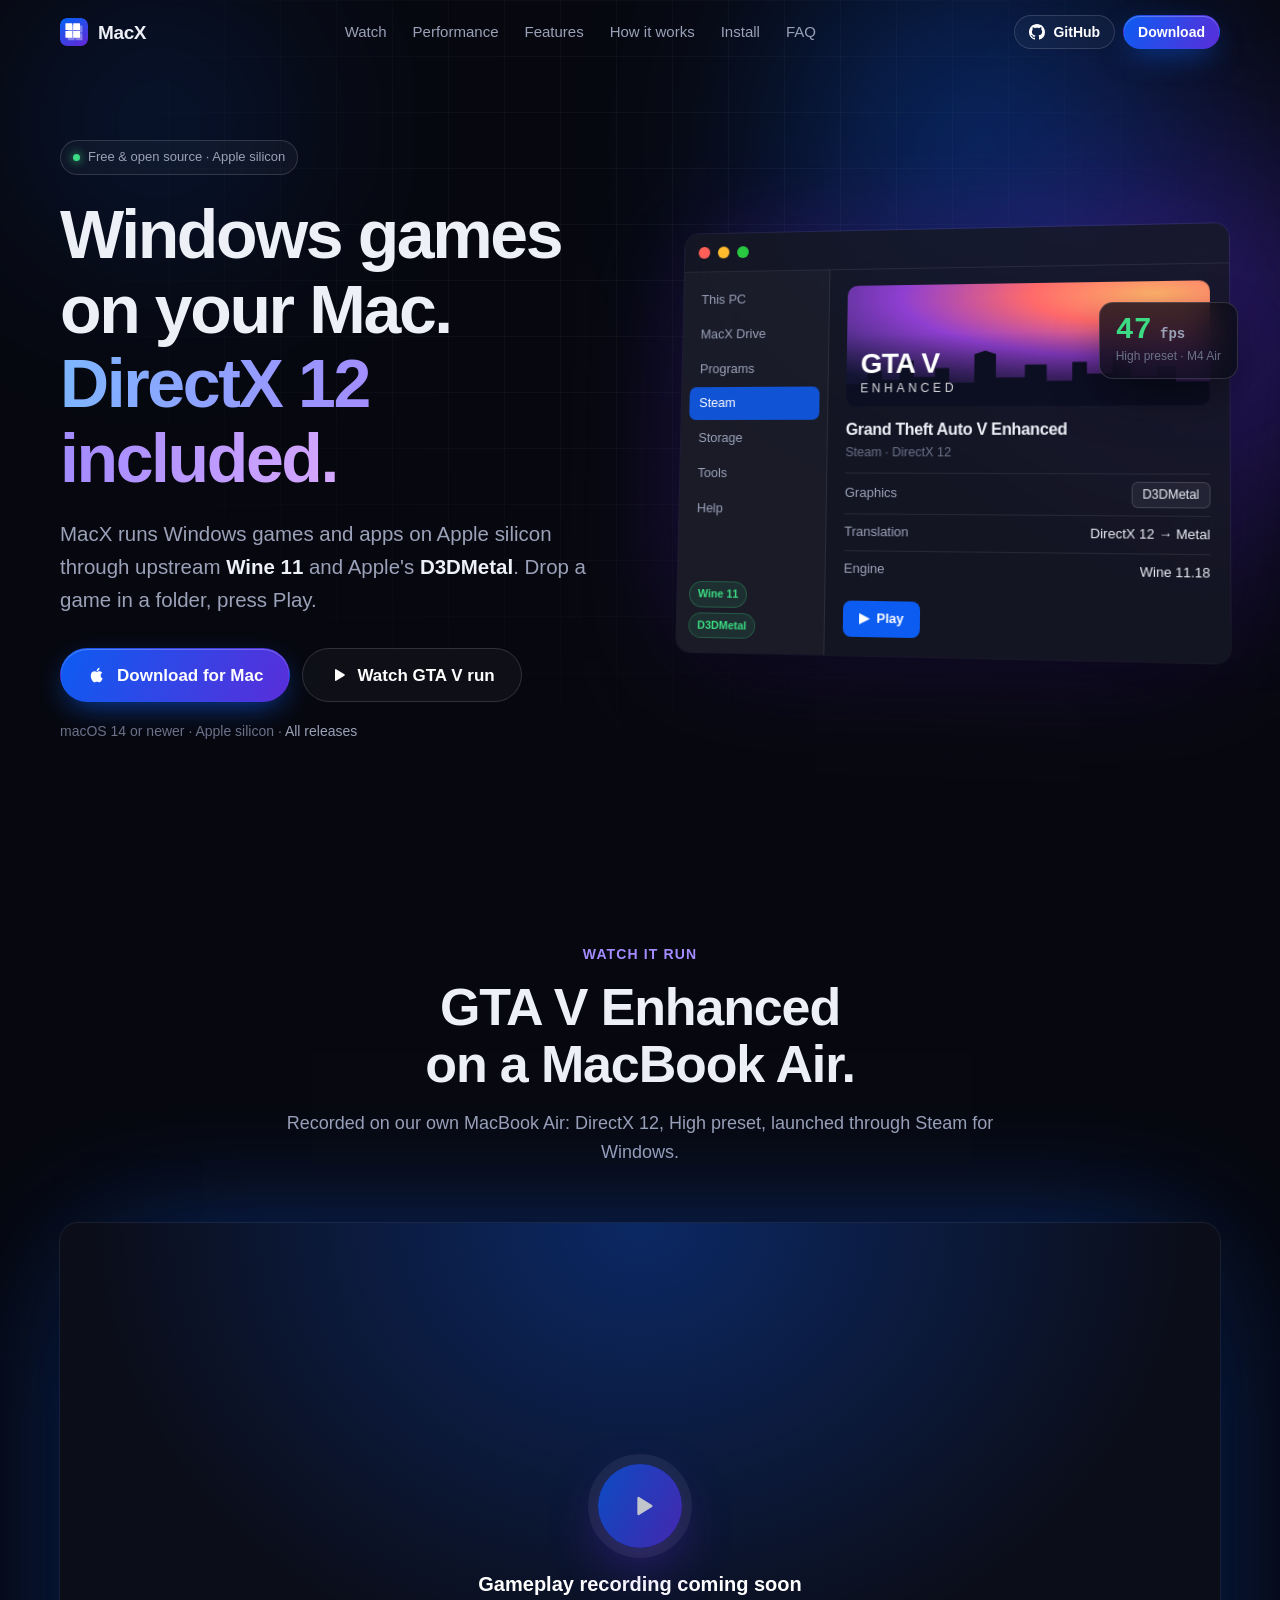
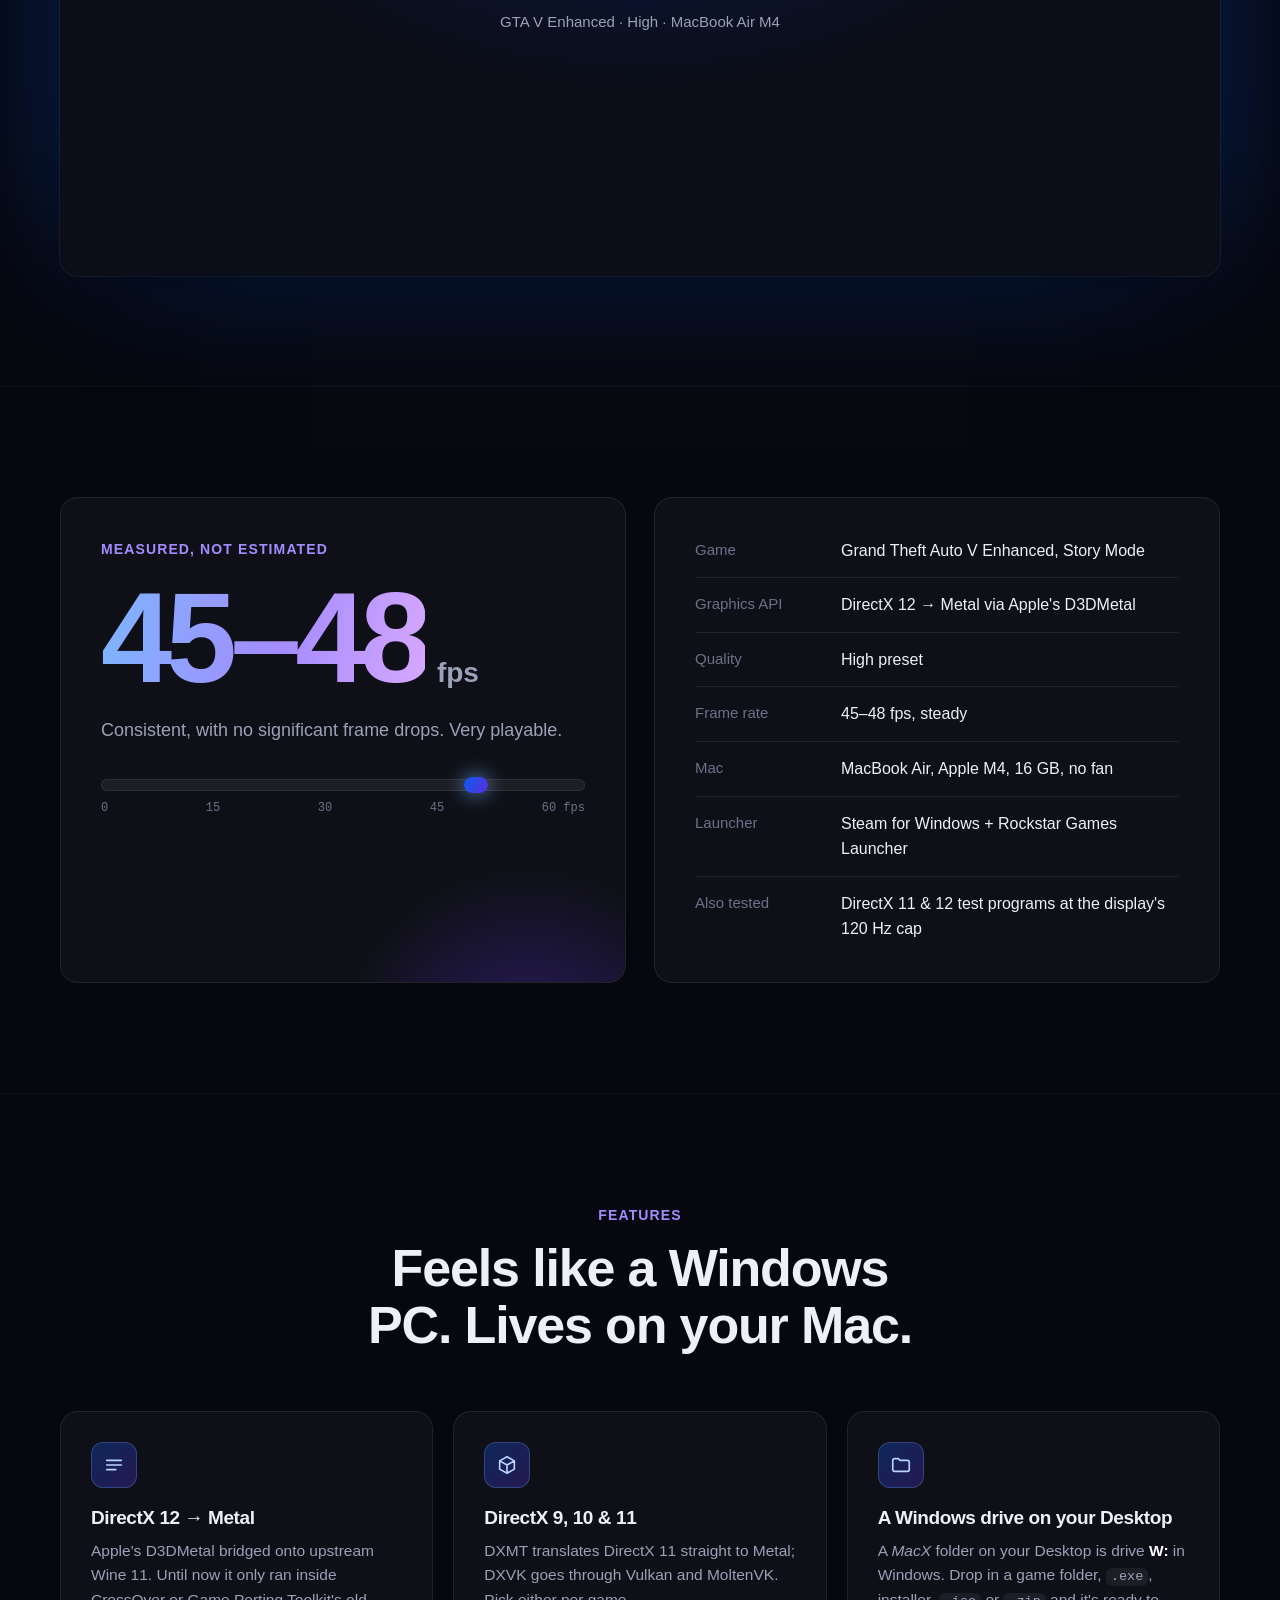
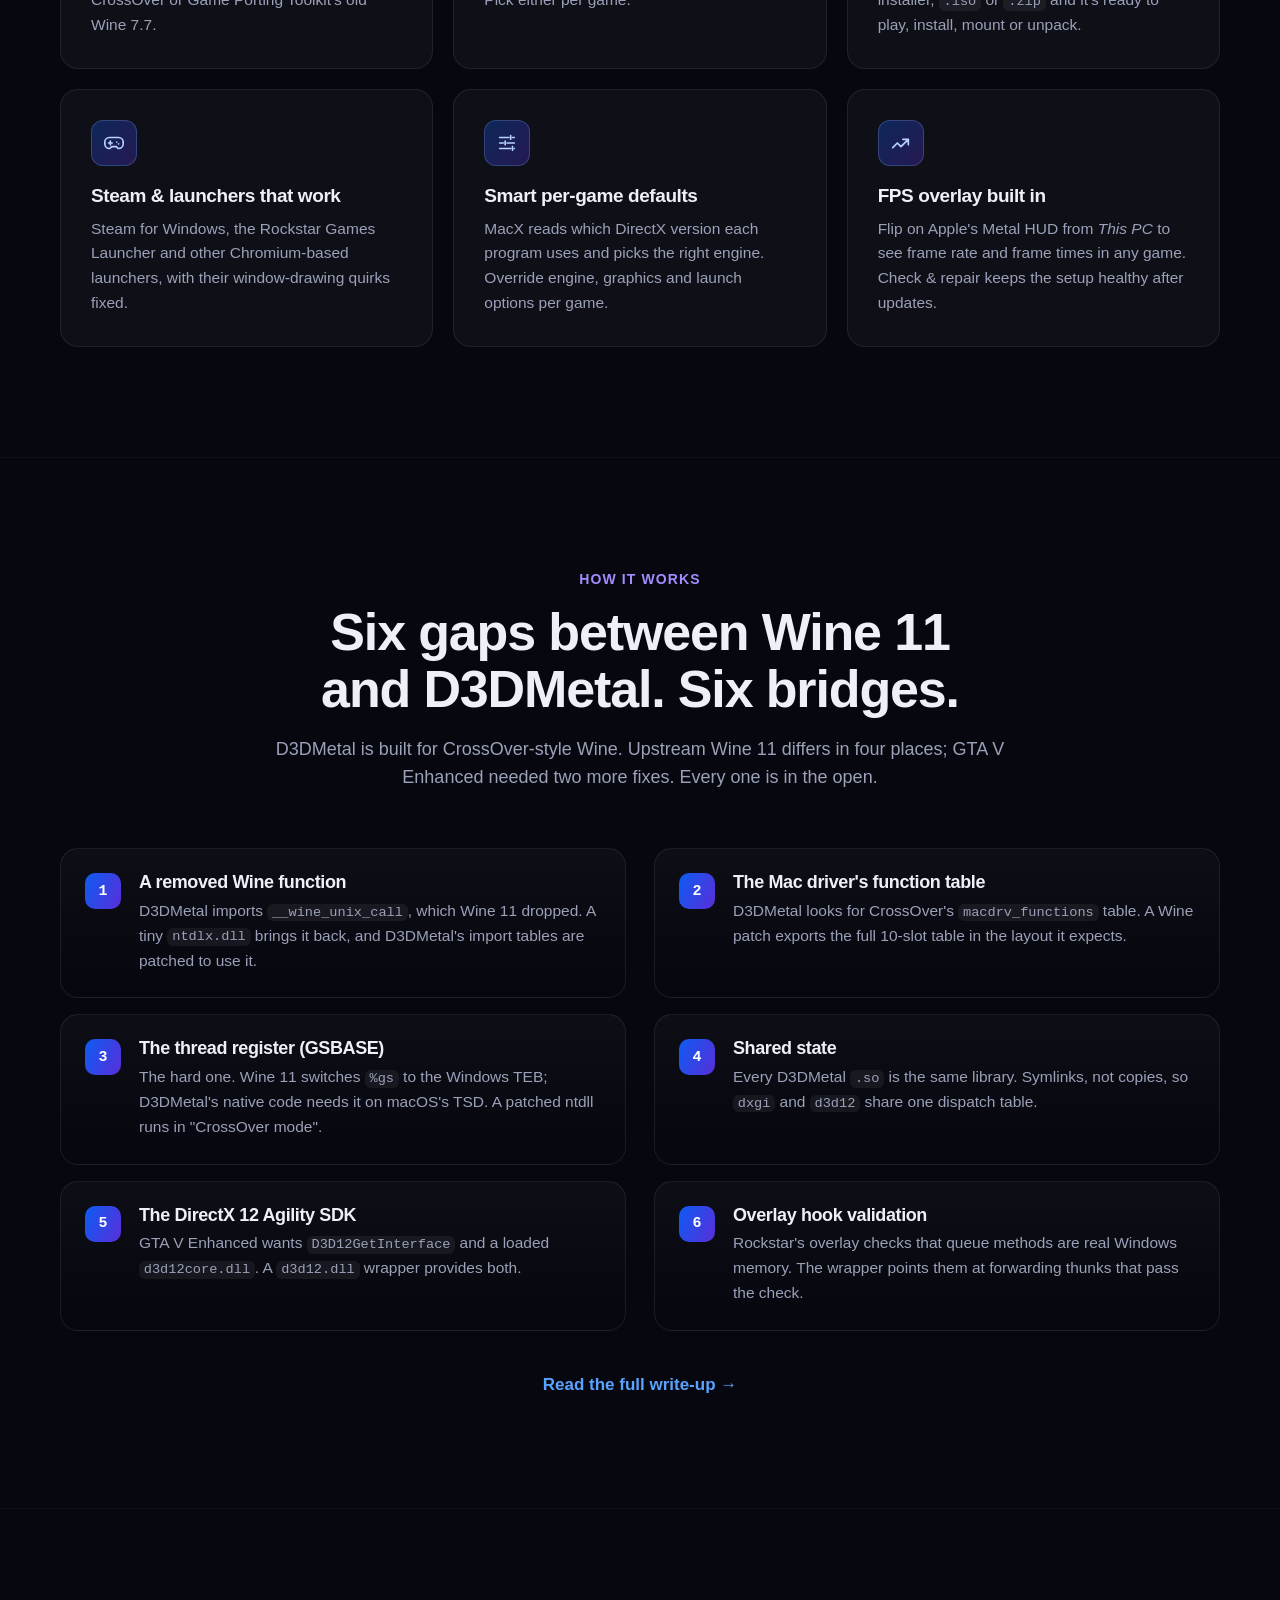
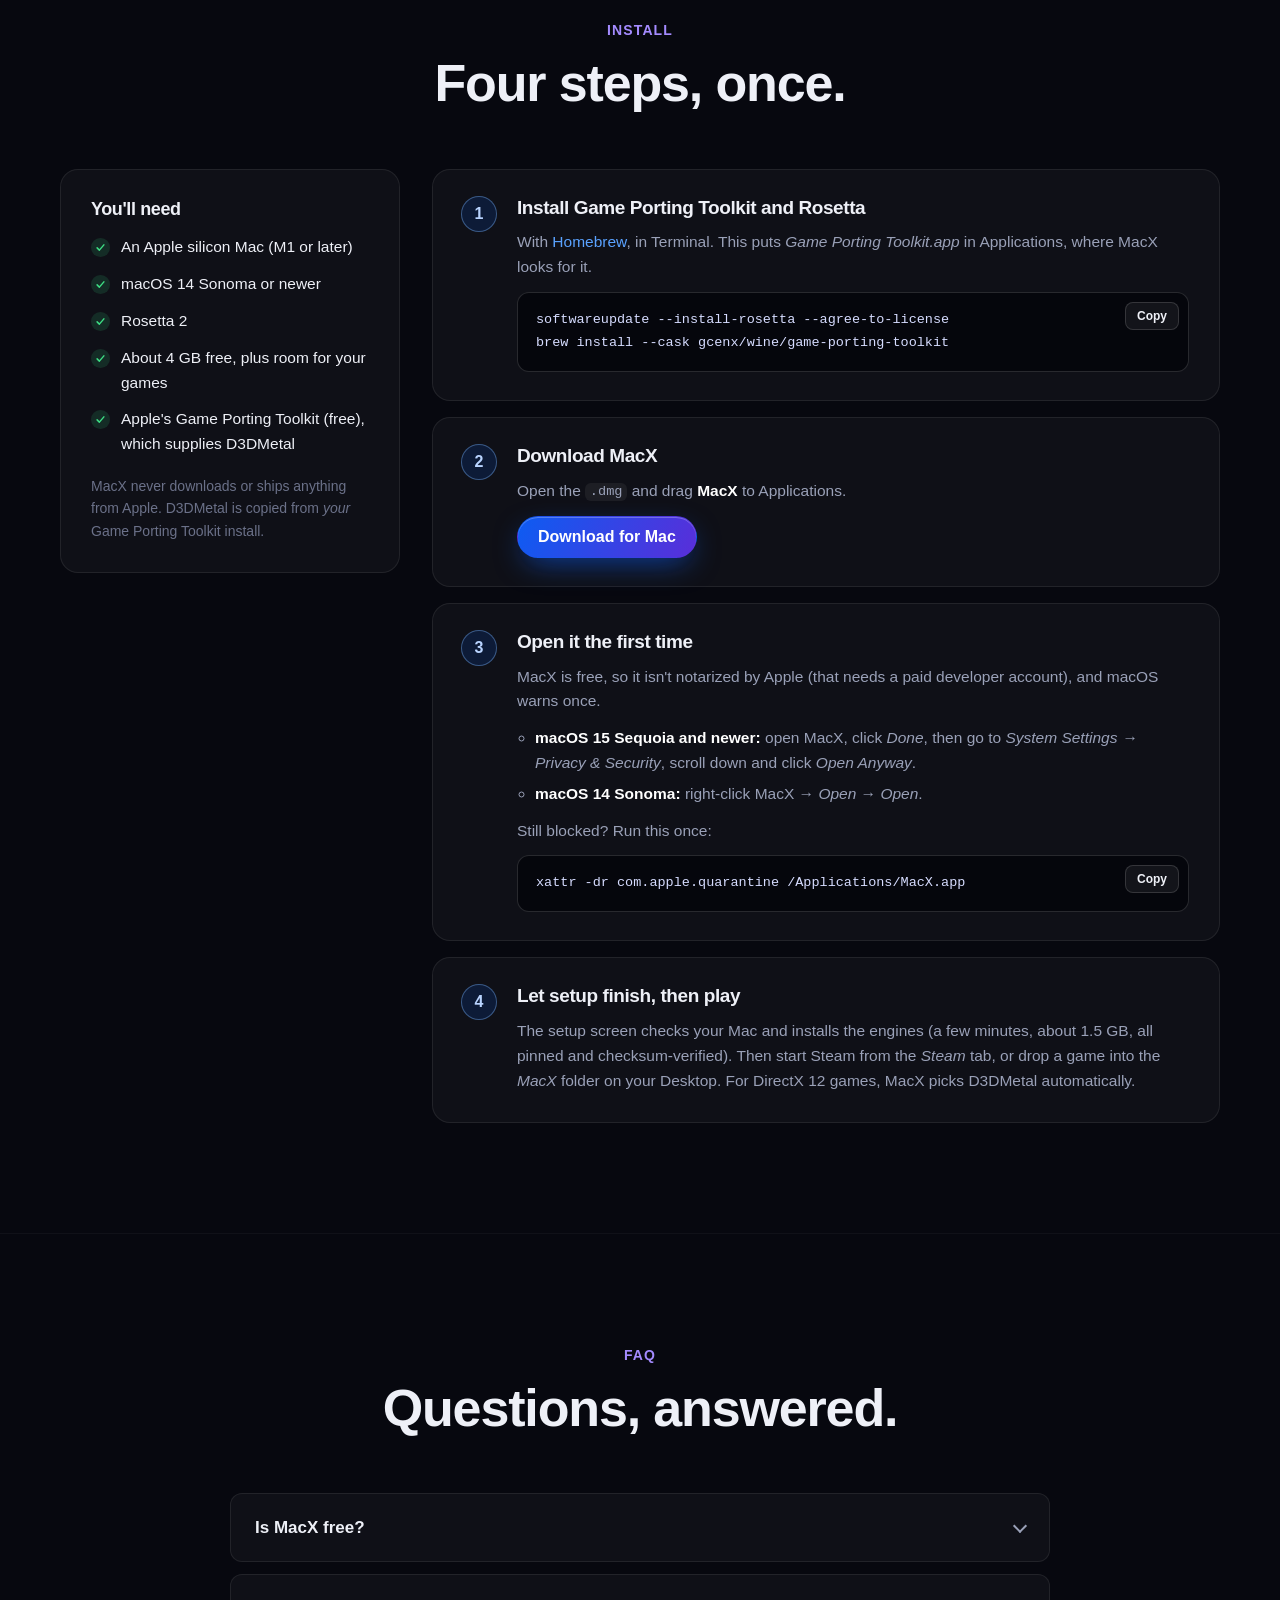
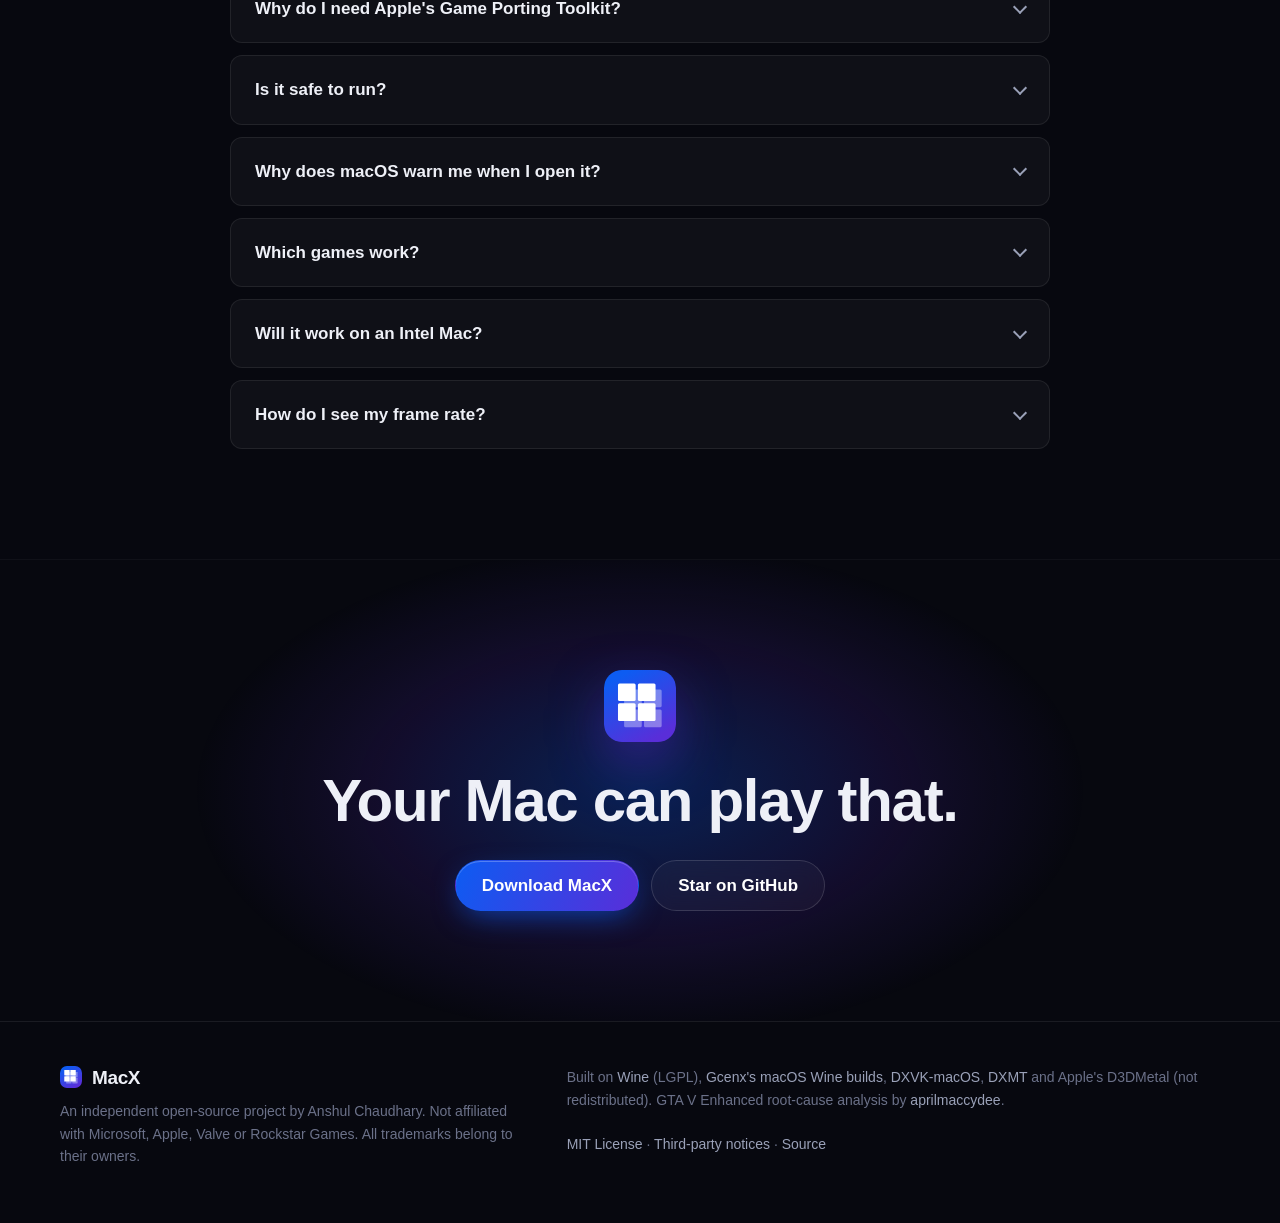
==== site/index.html @ b85c6ee5 "Add the MacX website, Pages deploy and CI release builds - site/: static landing page (no build step" ====
<!doctype html>
<html lang="en">
<head>
  <meta charset="utf-8">
  <meta name="viewport" content="width=device-width, initial-scale=1">
  <title>MacX: Windows games on Apple silicon</title>
  <meta name="description" content="MacX runs Windows games and apps on Apple silicon Macs, including DirectX 12, through upstream Wine 11 and Apple's D3DMetal. Free and open source.">
  <meta name="theme-color" content="#07080f">
  <meta name="color-scheme" content="dark">
  <link rel="canonical" href="https://anshul7122.github.io/macx/">
  <link rel="icon" href="assets/logo.svg" type="image/svg+xml">
  <link rel="apple-touch-icon" href="assets/apple-touch-icon.png">
  <meta property="og:type" content="website">
  <meta property="og:title" content="MacX: Windows games on Apple silicon, DirectX 12 included">
  <meta property="og:description" content="GTA V Enhanced at 45–48 fps on High, on a fanless MacBook Air M4. Free and open source.">
  <meta property="og:url" content="https://anshul7122.github.io/macx/">
  <meta property="og:image" content="https://anshul7122.github.io/macx/assets/og.png">
  <meta property="og:image:width" content="1200">
  <meta property="og:image:height" content="630">
  <meta name="twitter:card" content="summary_large_image">
  <link rel="stylesheet" href="styles.css">
  <script>document.documentElement.classList.add('js')</script>
  <script src="main.js" defer></script>
</head>
<body>
  <a class="skip" href="#main">Skip to content</a>

  <header class="nav" id="nav">
    <div class="wrap nav-inner">
      <a class="brand" href="#top" aria-label="MacX home">
        <img src="assets/logo.svg" alt="" width="28" height="28">
        <span>MacX</span>
      </a>
      <nav class="nav-links" aria-label="Sections">
        <a href="#watch">Watch</a>
        <a href="#performance">Performance</a>
        <a href="#features">Features</a>
        <a href="#how">How it works</a>
        <a href="#install">Install</a>
        <a href="#faq">FAQ</a>
      </nav>
      <div class="nav-cta">
        <a class="btn btn-ghost btn-sm" href="https://github.com/Anshul7122/macx" aria-label="MacX on GitHub">
          <svg viewBox="0 0 16 16" width="16" height="16" aria-hidden="true"><path fill="currentColor" d="M8 0C3.58 0 0 3.58 0 8c0 3.54 2.29 6.53 5.47 7.59.4.07.55-.17.55-.38 0-.19-.01-.82-.01-1.49-2.01.37-2.53-.49-2.69-.94-.09-.23-.48-.94-.82-1.13-.28-.15-.68-.52-.01-.53.63-.01 1.08.58 1.23.82.72 1.21 1.87.87 2.33.66.07-.52.28-.87.51-1.07-1.78-.2-3.64-.89-3.64-3.95 0-.87.31-1.59.82-2.15-.08-.2-.36-1.02.08-2.12 0 0 .67-.21 2.2.82.64-.18 1.32-.27 2-.27.68 0 1.36.09 2 .27 1.53-1.04 2.2-.82 2.2-.82.44 1.1.16 1.92.08 2.12.51.56.82 1.27.82 2.15 0 3.07-1.87 3.75-3.65 3.95.29.25.54.73.54 1.48 0 1.07-.01 1.93-.01 2.2 0 .21.15.46.55.38A8.01 8.01 0 0 0 16 8c0-4.42-3.58-8-8-8Z"/></svg>
          <span class="hide-sm">GitHub</span>
        </a>
        <a class="btn btn-primary btn-sm" href="#install">Download</a>
      </div>
    </div>
  </header>

  <main id="main">
    <!-- ============================================================ hero -->
    <section class="hero" id="top">
      <div class="aurora" aria-hidden="true"><i></i><i></i><i></i></div>
      <div class="wrap hero-grid">
        <div class="hero-copy">
          <p class="eyebrow"><span class="dot"></span> Free &amp; open source · Apple silicon</p>
          <h1>Windows games on your Mac. <span class="grad">DirectX&nbsp;12 included.</span></h1>
          <p class="lede">MacX runs Windows games and apps on Apple silicon through upstream <strong>Wine&nbsp;11</strong> and Apple's <strong>D3DMetal</strong>. Drop a game in a folder, press Play.</p>
          <div class="cta-row">
            <a class="btn btn-primary btn-lg" data-download href="https://github.com/Anshul7122/macx/releases/latest">
              <svg viewBox="0 0 24 24" width="20" height="20" aria-hidden="true"><path fill="currentColor" d="M16.37 12.6c-.02-2.2 1.8-3.26 1.88-3.31-1.03-1.5-2.62-1.7-3.19-1.73-1.36-.14-2.65.8-3.34.8-.69 0-1.75-.78-2.88-.76-1.48.02-2.85.86-3.61 2.19-1.54 2.67-.39 6.62 1.11 8.79.73 1.06 1.6 2.25 2.75 2.2 1.1-.04 1.52-.71 2.85-.71 1.33 0 1.71.71 2.88.69 1.19-.02 1.94-1.08 2.67-2.14.84-1.23 1.19-2.42 1.21-2.48-.03-.01-2.31-.89-2.33-3.53ZM14.18 6.13c.61-.74 1.02-1.76.91-2.78-.88.04-1.94.59-2.57 1.32-.56.65-1.06 1.69-.92 2.69.98.08 1.98-.5 2.58-1.23Z"/></svg>
              <span>Download for Mac</span>
            </a>
            <a class="btn btn-ghost btn-lg" href="#watch">
              <svg viewBox="0 0 24 24" width="18" height="18" aria-hidden="true"><path fill="currentColor" d="M8 5.14v13.72a1 1 0 0 0 1.52.85l11-6.86a1 1 0 0 0 0-1.7l-11-6.86A1 1 0 0 0 8 5.14Z"/></svg>
              <span>Watch GTA V run</span>
            </a>
          </div>
          <p class="meta" data-release-meta>macOS 14 or newer · Apple silicon · <a href="https://github.com/Anshul7122/macx/releases">All releases</a></p>
        </div>

        <!-- Illustration of the MacX window (labels match the real app) -->
        <figure class="hero-visual" aria-label="Illustration of the MacX app with GTA V Enhanced selected">
          <div class="window">
            <div class="titlebar"><i></i><i></i><i></i></div>
            <div class="win-body">
              <aside class="sidebar" aria-hidden="true">
                <span>This PC</span><span>MacX Drive</span><span>Programs</span>
                <span class="sel">Steam</span><span>Storage</span><span>Tools</span><span>Help</span>
                <div class="pills"><b>Wine 11</b><b>D3DMetal</b></div>
              </aside>
              <div class="pane">
                <div class="game-art" aria-hidden="true">
                  <span class="art-title">GTA V</span><span class="art-sub">Enhanced</span>
                </div>
                <h3>Grand Theft Auto V Enhanced</h3>
                <p class="pane-meta">Steam · DirectX 12</p>
                <div class="pane-row"><span>Graphics</span><span class="chip">D3DMetal</span></div>
                <div class="pane-row"><span>Translation</span><span>DirectX 12 → Metal</span></div>
                <div class="pane-row"><span>Engine</span><span>Wine 11.18</span></div>
                <div class="play">▶&nbsp; Play</div>
              </div>
            </div>
          </div>
          <div class="hud" aria-hidden="true">
            <span class="hud-fps"><b data-fps>47</b> fps</span>
            <span class="hud-sub">High preset · M4 Air</span>
          </div>
        </figure>
      </div>
    </section>

    <!-- ============================================================ video -->
    <section class="section" id="watch">
      <div class="wrap">
        <header class="section-head">
          <p class="kicker">Watch it run</p>
          <h2>GTA V Enhanced on a MacBook&nbsp;Air.</h2>
          <p>Recorded on our own MacBook Air: DirectX 12, High preset, launched through Steam for Windows.</p>
        </header>
        <!-- Set data-youtube-id to the video ID (the part after watch?v=) -->
        <div class="video reveal" data-youtube-id="" data-title="GTA V Enhanced on MacX, MacBook Air M4">
          <div class="video-soon">
            <span class="play-ring" aria-hidden="true"><svg viewBox="0 0 24 24" width="28" height="28"><path fill="currentColor" d="M8 5.14v13.72a1 1 0 0 0 1.52.85l11-6.86a1 1 0 0 0 0-1.7l-11-6.86A1 1 0 0 0 8 5.14Z"/></svg></span>
            <strong>Gameplay recording coming soon</strong>
            <span>GTA V Enhanced · High · MacBook Air M4</span>
          </div>
        </div>
      </div>
    </section>

    <!-- ============================================================ performance -->
    <section class="section" id="performance">
      <div class="wrap perf">
        <div class="perf-big reveal">
          <p class="kicker">Measured, not estimated</p>
          <div class="fps-figure"><span class="grad">45–48</span><small>fps</small></div>
          <p class="perf-line">Consistent, with no significant frame drops. Very playable.</p>
          <div class="gauge" role="img" aria-label="Frame rate held between 45 and 48 fps on a 0 to 60 fps scale">
            <div class="gauge-track"><div class="gauge-band" style="--from:45;--to:48"></div></div>
            <div class="gauge-scale"><span>0</span><span>15</span><span>30</span><span>45</span><span>60 fps</span></div>
          </div>
        </div>
        <dl class="spec reveal">
          <div><dt>Game</dt><dd>Grand Theft Auto V Enhanced, Story Mode</dd></div>
          <div><dt>Graphics API</dt><dd>DirectX 12 → Metal via Apple's D3DMetal</dd></div>
          <div><dt>Quality</dt><dd>High preset</dd></div>
          <div><dt>Frame rate</dt><dd>45–48 fps, steady</dd></div>
          <div><dt>Mac</dt><dd>MacBook Air, Apple M4, 16 GB, no fan</dd></div>
          <div><dt>Launcher</dt><dd>Steam for Windows + Rockstar Games Launcher</dd></div>
          <div><dt>Also tested</dt><dd>DirectX 11 &amp; 12 test programs at the display's 120 Hz cap</dd></div>
        </dl>
      </div>
    </section>

    <!-- ============================================================ features -->
    <section class="section" id="features">
      <div class="wrap">
        <header class="section-head">
          <p class="kicker">Features</p>
          <h2>Feels like a Windows PC. Lives on your Mac.</h2>
        </header>
        <div class="cards">
          <article class="card reveal">
            <div class="ico"><svg viewBox="0 0 24 24"><path d="M4 7h16M4 12h16M4 17h10" /></svg></div>
            <h3>DirectX 12 → Metal</h3>
            <p>Apple's D3DMetal bridged onto upstream Wine 11. Until now it only ran inside CrossOver or Game Porting Toolkit's old Wine 7.7.</p>
          </article>
          <article class="card reveal">
            <div class="ico"><svg viewBox="0 0 24 24"><path d="M12 3l8 4.5v9L12 21l-8-4.5v-9z M12 12l8-4.5 M12 12v9 M12 12L4 7.5" /></svg></div>
            <h3>DirectX 9, 10 &amp; 11</h3>
            <p>DXMT translates DirectX 11 straight to Metal; DXVK goes through Vulkan and MoltenVK. Pick either per game.</p>
          </article>
          <article class="card reveal">
            <div class="ico"><svg viewBox="0 0 24 24"><path d="M3 7a2 2 0 0 1 2-2h4l2 2h8a2 2 0 0 1 2 2v8a2 2 0 0 1-2 2H5a2 2 0 0 1-2-2z" /></svg></div>
            <h3>A Windows drive on your Desktop</h3>
            <p>A <em>MacX</em> folder on your Desktop is drive <b>W:</b> in Windows. Drop in a game folder, <code>.exe</code>, installer, <code>.iso</code> or <code>.zip</code> and it's ready to play, install, mount or unpack.</p>
          </article>
          <article class="card reveal">
            <div class="ico"><svg viewBox="0 0 24 24"><path d="M6 12h4M8 10v4 M15 11h.01 M17 13h.01 M7 6h10a5 5 0 0 1 5 5v2a5 5 0 0 1-5 5h-.5l-2-2h-5l-2 2H7a5 5 0 0 1-5-5v-2a5 5 0 0 1 5-5z" /></svg></div>
            <h3>Steam &amp; launchers that work</h3>
            <p>Steam for Windows, the Rockstar Games Launcher and other Chromium-based launchers, with their window-drawing quirks fixed.</p>
          </article>
          <article class="card reveal">
            <div class="ico"><svg viewBox="0 0 24 24"><path d="M4 6h10M18 6h2M4 12h4M12 12h8M4 18h12M20 18h0 M16 4v4 M10 10v4 M18 16v4" /></svg></div>
            <h3>Smart per-game defaults</h3>
            <p>MacX reads which DirectX version each program uses and picks the right engine. Override engine, graphics and launch options per game.</p>
          </article>
          <article class="card reveal">
            <div class="ico"><svg viewBox="0 0 24 24"><path d="M3 17l5-5 4 4 8-8 M14 8h6v6" /></svg></div>
            <h3>FPS overlay built in</h3>
            <p>Flip on Apple's Metal HUD from <em>This PC</em> to see frame rate and frame times in any game. Check &amp; repair keeps the setup healthy after updates.</p>
          </article>
        </div>
      </div>
    </section>

    <!-- ============================================================ how it works -->
    <section class="section" id="how">
      <div class="wrap">
        <header class="section-head">
          <p class="kicker">How it works</p>
          <h2>Six gaps between Wine 11 and D3DMetal. Six bridges.</h2>
          <p>D3DMetal is built for CrossOver-style Wine. Upstream Wine 11 differs in four places; GTA V Enhanced needed two more fixes. Every one is in the open.</p>
        </header>
        <ol class="steps">
          <li class="reveal"><span class="n">1</span><div><h3>A removed Wine function</h3><p>D3DMetal imports <code>__wine_unix_call</code>, which Wine 11 dropped. A tiny <code>ntdlx.dll</code> brings it back, and D3DMetal's import tables are patched to use it.</p></div></li>
          <li class="reveal"><span class="n">2</span><div><h3>The Mac driver's function table</h3><p>D3DMetal looks for CrossOver's <code>macdrv_functions</code> table. A Wine patch exports the full 10-slot table in the layout it expects.</p></div></li>
          <li class="reveal"><span class="n">3</span><div><h3>The thread register (GSBASE)</h3><p>The hard one. Wine 11 switches <code>%gs</code> to the Windows TEB; D3DMetal's native code needs it on macOS's TSD. A patched ntdll runs in "CrossOver mode".</p></div></li>
          <li class="reveal"><span class="n">4</span><div><h3>Shared state</h3><p>Every D3DMetal <code>.so</code> is the same library. Symlinks, not copies, so <code>dxgi</code> and <code>d3d12</code> share one dispatch table.</p></div></li>
          <li class="reveal"><span class="n">5</span><div><h3>The DirectX 12 Agility SDK</h3><p>GTA V Enhanced wants <code>D3D12GetInterface</code> and a loaded <code>d3d12core.dll</code>. A <code>d3d12.dll</code> wrapper provides both.</p></div></li>
          <li class="reveal"><span class="n">6</span><div><h3>Overlay hook validation</h3><p>Rockstar's overlay checks that queue methods are real Windows memory. The wrapper points them at forwarding thunks that pass the check.</p></div></li>
        </ol>
        <p class="center"><a class="link-arrow" href="https://github.com/Anshul7122/macx/blob/main/docs/HOW-IT-WORKS.md">Read the full write-up</a></p>
      </div>
    </section>

    <!-- ============================================================ install -->
    <section class="section" id="install">
      <div class="wrap install">
        <header class="section-head">
          <p class="kicker">Install</p>
          <h2>Four steps, once.</h2>
        </header>

        <div class="install-grid">
          <aside class="req reveal">
            <h3>You'll need</h3>
            <ul class="checks">
              <li>An Apple silicon Mac (M1 or later)</li>
              <li>macOS 14 Sonoma or newer</li>
              <li>Rosetta 2</li>
              <li>About 4 GB free, plus room for your games</li>
              <li>Apple's Game Porting Toolkit (free), which supplies D3DMetal</li>
            </ul>
            <p class="fine">MacX never downloads or ships anything from Apple. D3DMetal is copied from <em>your</em> Game Porting Toolkit install.</p>
          </aside>

          <ol class="install-steps">
            <li class="reveal">
              <h3>Install Game Porting Toolkit and Rosetta</h3>
              <p>With <a href="https://brew.sh">Homebrew</a>, in Terminal. This puts <em>Game Porting Toolkit.app</em> in Applications, where MacX looks for it.</p>
              <div class="code"><code>softwareupdate --install-rosetta --agree-to-license
brew install --cask gcenx/wine/game-porting-toolkit</code><button class="copy" type="button" aria-label="Copy commands">Copy</button></div>
            </li>
            <li class="reveal">
              <h3>Download MacX</h3>
              <p>Open the <code>.dmg</code> and drag <b>MacX</b> to Applications.</p>
              <a class="btn btn-primary" data-download href="https://github.com/Anshul7122/macx/releases/latest">Download for Mac</a>
              <p class="fine" data-release-sha></p>
            </li>
            <li class="reveal">
              <h3>Open it the first time</h3>
              <p>MacX is free, so it isn't notarized by Apple (that needs a paid developer account), and macOS warns once.</p>
              <ul class="os">
                <li><b>macOS 15 Sequoia and newer:</b> open MacX, click <em>Done</em>, then go to <em>System Settings → Privacy &amp; Security</em>, scroll down and click <em>Open Anyway</em>.</li>
                <li><b>macOS 14 Sonoma:</b> right-click MacX → <em>Open</em> → <em>Open</em>.</li>
              </ul>
              <p>Still blocked? Run this once:</p>
              <div class="code"><code>xattr -dr com.apple.quarantine /Applications/MacX.app</code><button class="copy" type="button" aria-label="Copy command">Copy</button></div>
            </li>
            <li class="reveal">
              <h3>Let setup finish, then play</h3>
              <p>The setup screen checks your Mac and installs the engines (a few minutes, about 1.5&nbsp;GB, all pinned and checksum-verified). Then start Steam from the <em>Steam</em> tab, or drop a game into the <em>MacX</em> folder on your Desktop. For DirectX 12 games, MacX picks D3DMetal automatically.</p>
            </li>
          </ol>
        </div>
      </div>
    </section>

    <!-- ============================================================ faq -->
    <section class="section" id="faq">
      <div class="wrap narrow">
        <header class="section-head">
          <p class="kicker">FAQ</p>
          <h2>Questions, answered.</h2>
        </header>
        <div class="faq">
          <details class="reveal">
            <summary>Is MacX free?</summary>
            <p>Yes. MacX is free and open source under the MIT license. The engines it builds on (Wine, DXVK, DXMT) are open source too.</p>
          </details>
          <details class="reveal">
            <summary>Why do I need Apple's Game Porting Toolkit?</summary>
            <p>D3DMetal, Apple's DirectX 12 → Metal translator, comes with Game Porting Toolkit and can't be redistributed. MacX imports it from your own install on first setup. DirectX 9–11 games can also run on DXMT or DXVK.</p>
          </details>
          <details class="reveal">
            <summary>Is it safe to run?</summary>
            <p>All of MacX's code is public on GitHub. Its downloads (Gcenx's Wine 11 build, DXVK-macOS, DXMT) are pinned to exact versions and checked against SHA-256 checksums before use. Each release lists the <code>.dmg</code>'s checksum so you can verify it.</p>
          </details>
          <details class="reveal">
            <summary>Why does macOS warn me when I open it?</summary>
            <p>Apple only skips that warning for apps notarized through a paid developer account. MacX is ad-hoc signed instead. The steps above let it open; you only need to do it once.</p>
          </details>
          <details class="reveal">
            <summary>Which games work?</summary>
            <p>GTA V Enhanced (DirectX 12, via Steam) is tested end to end. Many DirectX 9–12 games that run on Wine or CrossOver should work. Anti-cheat that needs a Windows kernel driver won't. Tell us what you try on <a href="https://github.com/Anshul7122/macx/issues">GitHub Issues</a>.</p>
          </details>
          <details class="reveal">
            <summary>Will it work on an Intel Mac?</summary>
            <p>No. D3DMetal and MacX's engine target Apple silicon (M1 and later).</p>
          </details>
          <details class="reveal">
            <summary>How do I see my frame rate?</summary>
            <p>Turn on <em>Show FPS overlay in games</em> in MacX's <em>This PC</em> tab. It uses Apple's Metal HUD, the same overlay used for our GTA V numbers.</p>
          </details>
        </div>
      </div>
    </section>

    <!-- ============================================================ final cta -->
    <section class="section final">
      <div class="wrap final-inner reveal">
        <img src="assets/logo.svg" alt="" width="72" height="72">
        <h2>Your Mac can play that.</h2>
        <div class="cta-row center">
          <a class="btn btn-primary btn-lg" data-download href="https://github.com/Anshul7122/macx/releases/latest">Download MacX</a>
          <a class="btn btn-ghost btn-lg" href="https://github.com/Anshul7122/macx">Star on GitHub</a>
        </div>
      </div>
    </section>
  </main>

  <footer class="footer">
    <div class="wrap footer-inner">
      <div>
        <a class="brand" href="#top"><img src="assets/logo.svg" alt="" width="22" height="22"><span>MacX</span></a>
        <p class="fine">An independent open-source project by Anshul Chaudhary. Not affiliated with Microsoft, Apple, Valve or Rockstar Games. All trademarks belong to their owners.</p>
      </div>
      <div class="credits">
        <p class="fine">Built on <a href="https://www.winehq.org">Wine</a> (LGPL), <a href="https://github.com/Gcenx/macOS_Wine_builds">Gcenx's macOS Wine builds</a>, <a href="https://github.com/Gcenx/DXVK-macOS">DXVK-macOS</a>, <a href="https://github.com/3Shain/dxmt">DXMT</a> and Apple's D3DMetal (not redistributed). GTA V Enhanced root-cause analysis by <a href="https://github.com/aprilmaccydee/gta5enhanced-mac">aprilmaccydee</a>.</p>
        <p class="fine"><a href="https://github.com/Anshul7122/macx/blob/main/LICENSE">MIT License</a> · <a href="https://github.com/Anshul7122/macx/blob/main/THIRD_PARTY_NOTICES.md">Third-party notices</a> · <a href="https://github.com/Anshul7122/macx">Source</a></p>
      </div>
    </div>
  </footer>
</body>
</html>
---- site/styles.css ----
/* MacX site. Colors come from the app icon (app/make-icon.swift). */
:root {
  --bg: #07080f;
  --bg-2: #0b0d18;
  --surface: rgba(255, 255, 255, 0.035);
  --surface-2: rgba(255, 255, 255, 0.06);
  --border: rgba(255, 255, 255, 0.08);
  --border-2: rgba(255, 255, 255, 0.14);
  --text: #eef0f7;
  --muted: #9aa1b8;
  --faint: #6b7189;
  --blue: #0d5cf2;
  --violet: #592ed9;
  --sky: #5aa2ff;
  --lilac: #a48bff;
  --green: #3ddc84;
  --grad: linear-gradient(115deg, var(--blue), var(--violet));
  --grad-text: linear-gradient(100deg, #7cb6ff 0%, #a48bff 55%, #d6a8ff 100%);
  --radius: 18px;
  --radius-sm: 12px;
  --shadow: 0 30px 80px -20px rgba(0, 0, 0, 0.7), 0 0 0 1px var(--border);
  --font: -apple-system, BlinkMacSystemFont, "SF Pro Text", "Inter", "Segoe UI", Roboto, "Helvetica Neue", Arial, sans-serif;
  --display: -apple-system, BlinkMacSystemFont, "SF Pro Display", "Inter", "Segoe UI", Roboto, "Helvetica Neue", Arial, sans-serif;
  --mono: ui-monospace, "SF Mono", SFMono-Regular, Menlo, Consolas, monospace;
  color-scheme: dark;
}

*, *::before, *::after { box-sizing: border-box; }
html { scroll-behavior: smooth; scroll-padding-top: 80px; -webkit-text-size-adjust: 100%; }
body {
  margin: 0;
  background: var(--bg);
  color: var(--text);
  font: 400 17px/1.6 var(--font);
  -webkit-font-smoothing: antialiased;
  overflow-x: hidden;
}
img, svg { display: block; max-width: 100%; }
a { color: var(--sky); text-decoration: none; }
a:hover { text-decoration: underline; text-underline-offset: 3px; }
h1, h2, h3 { font-family: var(--display); line-height: 1.1; margin: 0; letter-spacing: -0.022em; text-wrap: balance; }
p { margin: 0; }
code { font-family: var(--mono); font-size: 0.88em; background: var(--surface-2); padding: 0.1em 0.35em; border-radius: 6px; }
strong, b { font-weight: 600; color: #fff; }
::selection { background: rgba(89, 46, 217, 0.55); }
:focus-visible { outline: 2px solid var(--sky); outline-offset: 3px; border-radius: 6px; }

.wrap { width: min(1160px, 100% - 32px); margin-inline: auto; }
.narrow { width: min(820px, 100% - 32px); }
.center { text-align: center; justify-content: center; }
.grad { background: var(--grad-text); -webkit-background-clip: text; background-clip: text; color: transparent; }
.fine { font-size: 14px; color: var(--faint); }
.skip { position: absolute; left: -999px; top: 8px; background: #fff; color: #000; padding: 8px 12px; border-radius: 8px; z-index: 100; }
.skip:focus { left: 8px; }

/* ---------------------------------------------------------------- buttons */
.btn {
  display: inline-flex; align-items: center; gap: 10px;
  padding: 12px 20px; border-radius: 999px;
  font: 600 16px/1 var(--font); color: #fff; white-space: nowrap;
  border: 1px solid transparent; cursor: pointer;
  transition: transform 0.2s ease, box-shadow 0.2s ease, background 0.2s ease, border-color 0.2s ease;
}
.btn:hover { text-decoration: none; transform: translateY(-1px); }
.btn:active { transform: translateY(0); }
.btn-primary { background: var(--grad); box-shadow: 0 10px 30px -8px rgba(13, 92, 242, 0.7), inset 0 1px 0 rgba(255, 255, 255, 0.25); }
.btn-primary:hover { box-shadow: 0 14px 40px -8px rgba(89, 46, 217, 0.85), inset 0 1px 0 rgba(255, 255, 255, 0.3); }
.btn-ghost { background: var(--surface); border-color: var(--border-2); backdrop-filter: blur(10px); }
.btn-ghost:hover { background: var(--surface-2); border-color: rgba(255, 255, 255, 0.24); }
.btn-lg { padding: 16px 26px; font-size: 17px; }
.btn-sm { padding: 8px 14px; font-size: 14px; gap: 8px; }
.cta-row { display: flex; flex-wrap: wrap; gap: 12px; }

/* ---------------------------------------------------------------- nav */
.nav {
  position: fixed; inset: 0 0 auto; z-index: 50;
  border-bottom: 1px solid transparent;
  transition: background 0.3s ease, border-color 0.3s ease;
}
.nav.scrolled { background: rgba(7, 8, 15, 0.72); backdrop-filter: saturate(160%) blur(18px); -webkit-backdrop-filter: saturate(160%) blur(18px); border-color: var(--border); }
.nav-inner { display: flex; align-items: center; justify-content: space-between; height: 64px; gap: 16px; }
.brand { display: inline-flex; align-items: center; gap: 10px; color: var(--text); font: 700 19px/1 var(--display); letter-spacing: -0.02em; }
.brand:hover { text-decoration: none; }
.brand img { border-radius: 7px; }
.nav-links { display: flex; gap: 26px; }
.nav-links a { color: var(--muted); font-size: 15px; }
.nav-links a:hover { color: var(--text); text-decoration: none; }
.nav-cta { display: flex; gap: 8px; }

/* ---------------------------------------------------------------- hero */
.hero { position: relative; padding: 140px 0 90px; overflow: hidden; isolation: isolate; }
.aurora { position: absolute; inset: -20% -10% auto; height: 120%; z-index: -1; pointer-events: none; }
.aurora i { position: absolute; border-radius: 50%; filter: blur(90px); opacity: 0.55; animation: drift 18s ease-in-out infinite alternate; }
.aurora i:nth-child(1) { width: 620px; height: 620px; left: 52%; top: 0; background: radial-gradient(circle, rgba(13, 92, 242, 0.9), transparent 65%); }
.aurora i:nth-child(2) { width: 540px; height: 540px; left: 70%; top: 22%; background: radial-gradient(circle, rgba(89, 46, 217, 0.9), transparent 65%); animation-delay: -6s; }
.aurora i:nth-child(3) { width: 420px; height: 420px; left: 5%; top: 8%; background: radial-gradient(circle, rgba(13, 92, 242, 0.45), transparent 65%); animation-delay: -12s; }
@keyframes drift { to { transform: translate3d(-60px, 40px, 0) scale(1.08); } }
.hero::after {
  content: ""; position: absolute; inset: 0; z-index: -1; pointer-events: none;
  background-image: linear-gradient(rgba(255, 255, 255, 0.035) 1px, transparent 1px), linear-gradient(90deg, rgba(255, 255, 255, 0.035) 1px, transparent 1px);
  background-size: 56px 56px;
  mask-image: radial-gradient(ellipse at 50% 30%, #000 20%, transparent 70%);
  -webkit-mask-image: radial-gradient(ellipse at 50% 30%, #000 20%, transparent 70%);
}
.hero-grid { display: grid; grid-template-columns: 1.05fr 1fr; gap: 56px; align-items: center; }
.eyebrow {
  display: inline-flex; align-items: center; gap: 8px;
  padding: 6px 12px; border-radius: 999px; background: var(--surface); border: 1px solid var(--border-2);
  font-size: 13px; color: var(--muted); margin-bottom: 22px;
}
.dot { width: 7px; height: 7px; border-radius: 50%; background: var(--green); box-shadow: 0 0 10px var(--green); }
.hero h1 { font-size: clamp(40px, 5.4vw, 68px); font-weight: 700; letter-spacing: -0.035em; }
.hero h1 .grad { display: inline; }
.lede { margin: 22px 0 32px; font-size: clamp(18px, 1.6vw, 21px); color: var(--muted); max-width: 34em; }
.lede strong { color: var(--text); }
.meta { margin-top: 18px; font-size: 14px; color: var(--faint); }
.meta a { color: var(--muted); }

/* the illustrated window */
.hero-visual { position: relative; margin: 0; perspective: 1400px; }
.window {
  border-radius: 14px; overflow: hidden; background: rgba(22, 24, 38, 0.82);
  backdrop-filter: blur(24px); box-shadow: var(--shadow), 0 0 120px -30px rgba(89, 46, 217, 0.6);
  transform: rotateY(-8deg) rotateX(4deg); transform-origin: left center;
  transition: transform 0.8s cubic-bezier(.2, .7, .2, 1);
}
.hero-visual:hover .window { transform: rotateY(-3deg) rotateX(2deg); }
.titlebar { display: flex; gap: 8px; padding: 13px 14px; border-bottom: 1px solid var(--border); }
.titlebar i { width: 12px; height: 12px; border-radius: 50%; background: #ff5f57; }
.titlebar i:nth-child(2) { background: #febc2e; }
.titlebar i:nth-child(3) { background: #28c840; }
.win-body { display: grid; grid-template-columns: 150px 1fr; min-height: 360px; }
.sidebar { display: flex; flex-direction: column; gap: 2px; padding: 12px 8px; background: rgba(255, 255, 255, 0.025); border-right: 1px solid var(--border); font-size: 13px; color: var(--muted); }
.sidebar span { padding: 6px 10px; border-radius: 7px; }
.sidebar .sel { background: rgba(13, 92, 242, 0.85); color: #fff; }
.pills { margin-top: auto; display: flex; flex-direction: column; gap: 5px; padding: 8px 4px 2px; }
.pills b { font-size: 11px; font-weight: 600; color: var(--green); padding: 3px 8px; border-radius: 999px; background: rgba(61, 220, 132, 0.1); border: 1px solid rgba(61, 220, 132, 0.25); width: fit-content; }
.pane { padding: 16px 18px 18px; }
.game-art {
  height: 120px; border-radius: 10px; margin-bottom: 14px; position: relative; overflow: hidden;
  display: flex; flex-direction: column; justify-content: flex-end; padding: 12px 14px;
  background:
    linear-gradient(to top, rgba(0, 0, 0, 0.55), transparent 60%),
    radial-gradient(120% 90% at 85% 10%, #ffb36b 0%, #ff6a6a 28%, #8f3fd1 58%, #1b1f4a 100%);
}
.game-art::before { /* skyline */
  content: ""; position: absolute; inset: auto 0 0; height: 48%;
  clip-path: polygon(0 100%, 0 62%, 6% 62%, 6% 40%, 10% 40%, 10% 55%, 15% 55%, 15% 22%, 19% 22%, 19% 50%, 25% 50%, 25% 35%, 29% 35%, 29% 60%, 36% 60%, 36% 12%, 39% 6%, 42% 12%, 42% 52%, 50% 52%, 50% 30%, 56% 30%, 56% 58%, 63% 58%, 63% 26%, 67% 26%, 67% 46%, 74% 46%, 74% 16%, 79% 16%, 79% 52%, 86% 52%, 86% 34%, 91% 34%, 91% 60%, 100% 60%, 100% 100%);
  background: #0c0e22;
}
.art-title, .art-sub { position: relative; color: #fff; font-family: var(--display); line-height: 1; }
.art-title { font-size: 28px; font-weight: 800; letter-spacing: -0.03em; }
.art-sub { font-size: 12px; letter-spacing: 0.3em; text-transform: uppercase; opacity: 0.85; margin-top: 4px; }
.pane h3 { font-size: 16px; font-weight: 600; }
.pane-meta { font-size: 12.5px; color: var(--faint); margin: 3px 0 10px; }
.pane-row { display: flex; justify-content: space-between; align-items: center; font-size: 13px; padding: 7px 0; border-top: 1px solid var(--border); color: var(--muted); }
.pane-row span:last-child { color: var(--text); }
.chip { font-size: 12px; padding: 2px 9px; border-radius: 6px; background: var(--surface-2); border: 1px solid var(--border-2); }
.play { margin-top: 14px; display: inline-flex; padding: 7px 16px; border-radius: 8px; background: var(--blue); color: #fff; font-size: 13px; font-weight: 600; }
.hud {
  position: absolute; right: -18px; top: 70px;
  display: flex; flex-direction: column; gap: 2px;
  padding: 12px 16px; border-radius: 14px;
  background: rgba(10, 12, 22, 0.78); border: 1px solid var(--border-2);
  backdrop-filter: blur(16px); -webkit-backdrop-filter: blur(16px);
  box-shadow: 0 20px 50px -10px rgba(0, 0, 0, 0.6);
  animation: float 6s ease-in-out infinite;
}
.hud-fps { font: 600 14px/1 var(--mono); color: var(--muted); }
.hud-fps b { font-size: 30px; color: var(--green); font-variant-numeric: tabular-nums; }
.hud-sub { font-size: 12px; color: var(--faint); }
@keyframes float { 50% { transform: translateY(-10px); } }

/* ---------------------------------------------------------------- sections */
.section { padding: 110px 0; position: relative; }
.section + .section { border-top: 1px solid rgba(255, 255, 255, 0.04); }
.section-head { text-align: center; max-width: 760px; margin: 0 auto 56px; }
.section-head h2 { font-size: clamp(32px, 4.4vw, 52px); font-weight: 700; }
.section-head p:not(.kicker) { margin-top: 16px; color: var(--muted); font-size: 18px; }
.kicker { font-size: 14px; font-weight: 600; letter-spacing: 0.08em; text-transform: uppercase; color: var(--lilac); margin-bottom: 14px; }

/* video */
.video {
  position: relative; aspect-ratio: 16 / 9; border-radius: var(--radius); overflow: hidden;
  background: radial-gradient(80% 120% at 50% 0%, rgba(13, 92, 242, 0.35), transparent 60%), var(--bg-2);
  box-shadow: var(--shadow), 0 0 140px -40px rgba(13, 92, 242, 0.7);
}
.video iframe, .video .facade { position: absolute; inset: 0; width: 100%; height: 100%; border: 0; }
.facade { padding: 0; cursor: pointer; background: #000 center / cover no-repeat; display: grid; place-items: center; }
.facade::after { content: ""; position: absolute; inset: 0; background: radial-gradient(circle, transparent 30%, rgba(0, 0, 0, 0.45)); }
.play-ring {
  position: relative; z-index: 1; width: 84px; height: 84px; border-radius: 50%; display: grid; place-items: center;
  background: var(--grad); color: #fff; box-shadow: 0 0 0 10px rgba(255, 255, 255, 0.08), 0 20px 60px -10px rgba(89, 46, 217, 0.9);
  transition: transform 0.25s ease;
}
.play-ring svg { margin-left: 4px; }
.facade:hover .play-ring { transform: scale(1.07); }
.video-soon { position: absolute; inset: 0; display: flex; flex-direction: column; align-items: center; justify-content: center; gap: 10px; text-align: center; padding: 16px; }
.video-soon .play-ring { opacity: 0.75; margin-bottom: 10px; }
.video-soon strong { font-size: 20px; }
.video-soon span:last-child { color: var(--muted); font-size: 15px; }

/* performance */
.perf { display: grid; grid-template-columns: 1fr 1fr; gap: 28px; align-items: stretch; }
.perf-big, .spec {
  border-radius: var(--radius); background: var(--surface); border: 1px solid var(--border); padding: 40px;
}
.perf-big { position: relative; overflow: hidden; }
.perf-big::before { content: ""; position: absolute; inset: auto -20% -60% auto; width: 420px; height: 420px; background: radial-gradient(circle, rgba(89, 46, 217, 0.4), transparent 65%); pointer-events: none; }
.fps-figure { display: flex; align-items: baseline; gap: 12px; font-family: var(--display); }
.fps-figure .grad { font-size: clamp(76px, 10vw, 128px); font-weight: 800; letter-spacing: -0.05em; line-height: 1; font-variant-numeric: tabular-nums; }
.fps-figure small { font-size: 28px; font-weight: 600; color: var(--muted); }
.perf-line { margin: 14px 0 34px; color: var(--muted); font-size: 18px; }
.gauge-track { position: relative; height: 12px; border-radius: 999px; background: var(--surface-2); border: 1px solid var(--border); }
.gauge-band {
  position: absolute; top: -3px; bottom: -3px; border-radius: 999px;
  left: calc(var(--from) / 60 * 100%); width: calc((var(--to) - var(--from)) / 60 * 100%);
  min-width: 14px; background: var(--grad); box-shadow: 0 0 20px rgba(124, 182, 255, 0.8);
}
.gauge-scale { display: flex; justify-content: space-between; margin-top: 10px; font: 12px var(--mono); color: var(--faint); }
.spec { margin: 0; display: grid; gap: 0; }
.spec div { display: grid; grid-template-columns: 130px 1fr; gap: 16px; padding: 14px 0; border-bottom: 1px solid var(--border); }
.spec div:first-child { padding-top: 0; }
.spec div:last-child { border-bottom: 0; padding-bottom: 0; }
.spec dt { color: var(--faint); font-size: 15px; }
.spec dd { margin: 0; font-size: 16px; }

/* feature cards */
.cards { display: grid; grid-template-columns: repeat(3, 1fr); gap: 20px; }
.card {
  position: relative; padding: 30px; border-radius: var(--radius); background: var(--surface); border: 1px solid var(--border);
  transition: border-color 0.3s ease, background 0.3s ease, transform 0.3s ease;
}
.card:hover { border-color: rgba(124, 182, 255, 0.35); background: rgba(255, 255, 255, 0.05); transform: translateY(-3px); }
.ico { width: 46px; height: 46px; border-radius: 12px; display: grid; place-items: center; background: linear-gradient(135deg, rgba(13, 92, 242, 0.3), rgba(89, 46, 217, 0.3)); border: 1px solid rgba(124, 182, 255, 0.25); margin-bottom: 20px; }
.ico svg { width: 22px; height: 22px; fill: none; stroke: #b9d4ff; stroke-width: 1.8; stroke-linecap: round; stroke-linejoin: round; }
.card h3 { font-size: 19px; font-weight: 600; margin-bottom: 10px; }
.card p { color: var(--muted); font-size: 15.5px; }

/* how it works */
.steps { list-style: none; margin: 0 0 40px; padding: 0; display: grid; grid-template-columns: repeat(2, 1fr); gap: 16px 28px; counter-reset: s; }
.steps li { display: flex; gap: 18px; padding: 24px; border-radius: var(--radius); border: 1px solid var(--border); background: linear-gradient(180deg, rgba(255, 255, 255, 0.03), transparent); }
.steps .n { flex: none; width: 36px; height: 36px; border-radius: 10px; display: grid; place-items: center; font: 700 15px/1 var(--mono); background: var(--grad); color: #fff; }
.steps h3 { font-size: 18px; font-weight: 600; margin-bottom: 6px; }
.steps p { color: var(--muted); font-size: 15.5px; }
.link-arrow { font-weight: 600; }
.link-arrow::after { content: " →"; }

/* install */
.install-grid { display: grid; grid-template-columns: 340px minmax(0, 1fr); gap: 32px; align-items: start; }
.req { position: sticky; top: 90px; padding: 30px; border-radius: var(--radius); background: var(--surface); border: 1px solid var(--border); }
.req h3 { font-size: 18px; margin-bottom: 16px; }
.checks { list-style: none; padding: 0; margin: 0 0 18px; display: grid; gap: 12px; }
.checks li { position: relative; padding-left: 30px; font-size: 15.5px; }
.checks li::before { content: ""; position: absolute; left: 0; top: 3px; width: 19px; height: 19px; border-radius: 50%; background: rgba(61, 220, 132, 0.14) url("data:image/svg+xml,%3Csvg xmlns='http://www.w3.org/2000/svg' viewBox='0 0 20 20'%3E%3Cpath d='M5.5 10.5l3 3 6-7' fill='none' stroke='%233ddc84' stroke-width='2' stroke-linecap='round' stroke-linejoin='round'/%3E%3C/svg%3E") center / 15px no-repeat; }
.install-steps { list-style: none; margin: 0; padding: 0; display: grid; gap: 16px; counter-reset: i; }
.install-steps > li { min-width: 0; counter-increment: i; position: relative; padding: 28px 30px 28px 84px; border-radius: var(--radius); background: var(--surface); border: 1px solid var(--border); display: grid; grid-template-columns: minmax(0, 1fr); gap: 12px; justify-items: start; }
.install-steps > li::before { content: counter(i); position: absolute; left: 28px; top: 26px; width: 36px; height: 36px; border-radius: 50%; display: grid; place-items: center; font: 700 16px/1 var(--display); border: 1px solid rgba(124, 182, 255, 0.4); color: #b9d4ff; background: rgba(13, 92, 242, 0.15); }
.install-steps h3 { font-size: 19px; font-weight: 600; }
.install-steps p { color: var(--muted); font-size: 15.5px; }
.os { margin: 0; padding-left: 18px; color: var(--muted); font-size: 15.5px; display: grid; gap: 6px; }
.code { position: relative; width: 100%; border-radius: var(--radius-sm); background: #05060c; border: 1px solid var(--border-2); }
.code code { display: block; padding: 16px 84px 16px 18px; background: none; font-size: 13.5px; line-height: 1.7; color: #d6dcff; white-space: pre; overflow-x: auto; border-radius: inherit; }
.copy { position: absolute; top: 9px; right: 9px; font: 600 12px/1 var(--font); color: var(--text); padding: 7px 11px; border-radius: 8px; border: 1px solid var(--border-2); background: var(--surface-2); cursor: pointer; }
.copy:hover { background: rgba(255, 255, 255, 0.12); }
.copy.done { color: var(--green); border-color: rgba(61, 220, 132, 0.4); }
[data-release-sha] { font-family: var(--mono); font-size: 12px; word-break: break-all; }
[data-release-sha]:empty { display: none; }

/* faq */
.faq { display: grid; gap: 12px; }
.faq details { border-radius: var(--radius-sm); background: var(--surface); border: 1px solid var(--border); transition: border-color 0.2s ease; }
.faq details[open] { border-color: var(--border-2); }
.faq summary { list-style: none; cursor: pointer; padding: 20px 56px 20px 24px; font-weight: 600; font-size: 17px; position: relative; }
.faq summary::-webkit-details-marker { display: none; }
.faq summary::after { content: ""; position: absolute; right: 24px; top: 50%; width: 10px; height: 10px; border-right: 2px solid var(--muted); border-bottom: 2px solid var(--muted); transform: translateY(-70%) rotate(45deg); transition: transform 0.2s ease; }
.faq details[open] summary::after { transform: translateY(-30%) rotate(225deg); }
.faq details p { padding: 0 24px 22px; color: var(--muted); font-size: 16px; }

/* final */
.final { text-align: center; overflow: hidden; }
.final::before { content: ""; position: absolute; left: 50%; top: 50%; width: 900px; height: 500px; transform: translate(-50%, -50%); background: radial-gradient(ellipse, rgba(13, 92, 242, 0.3), rgba(89, 46, 217, 0.15) 40%, transparent 70%); pointer-events: none; }
.final-inner { position: relative; display: grid; justify-items: center; gap: 26px; }
.final-inner img { border-radius: 18px; box-shadow: 0 20px 60px -10px rgba(89, 46, 217, 0.8); }
.final h2 { font-size: clamp(36px, 5vw, 60px); font-weight: 700; }

/* footer */
.footer { border-top: 1px solid var(--border); padding: 44px 0 56px; }
.footer-inner { display: grid; grid-template-columns: 1fr 1.4fr; gap: 40px; }
.footer .brand { margin-bottom: 12px; }
.credits { display: grid; gap: 10px; }
.footer a:not(.brand) { color: var(--muted); }

/* reveal on scroll (only when JS is on; content is visible without it) */
.js .reveal { opacity: 0; transform: translateY(18px); transition: opacity 0.7s ease, transform 0.7s cubic-bezier(.2, .7, .2, 1); }
.js .reveal.in { opacity: 1; transform: none; }

/* ---------------------------------------------------------------- responsive */
@media (max-width: 1020px) {
  .nav-links { display: none; }
  .hero { padding-top: 120px; }
  .hero-grid { grid-template-columns: 1fr; gap: 60px; }
  .hero-visual { max-width: 620px; margin-inline: auto; width: 100%; }
  .window { transform: none; }
  .hud { right: 12px; }
  .perf { grid-template-columns: 1fr; }
  .cards { grid-template-columns: repeat(2, 1fr); }
  .install-grid { grid-template-columns: minmax(0, 1fr); }
  .req { position: static; }
}
@media (max-width: 680px) {
  body { font-size: 16px; }
  .hide-sm { display: none; }
  .section { padding: 76px 0; }
  .section-head { margin-bottom: 40px; }
  .hero { padding: 104px 0 64px; }
  .cta-row .btn-lg { width: 100%; justify-content: center; }
  .win-body { grid-template-columns: 1fr; min-height: 0; }
  .sidebar { display: none; }
  .hud { top: auto; bottom: -18px; right: 10px; padding: 10px 14px; }
  .hud-fps b { font-size: 24px; }
  .perf-big, .spec { padding: 26px 22px; }
  .spec div { grid-template-columns: 1fr; gap: 2px; }
  .cards, .steps { grid-template-columns: 1fr; }
  .card, .steps li { padding: 22px; }
  .install-steps > li { padding: 70px 20px 22px; }
  .install-steps > li::before { left: 20px; top: 20px; }
  .req { padding: 24px 20px; }
  .code code { padding: 46px 16px 14px; }
  .footer-inner { grid-template-columns: 1fr; gap: 20px; }
}

@media (prefers-reduced-motion: reduce) {
  html { scroll-behavior: auto; }
  *, *::before, *::after { animation: none !important; transition: none !important; }
  .js .reveal { opacity: 1; transform: none; }
  .window { transform: none; }
}
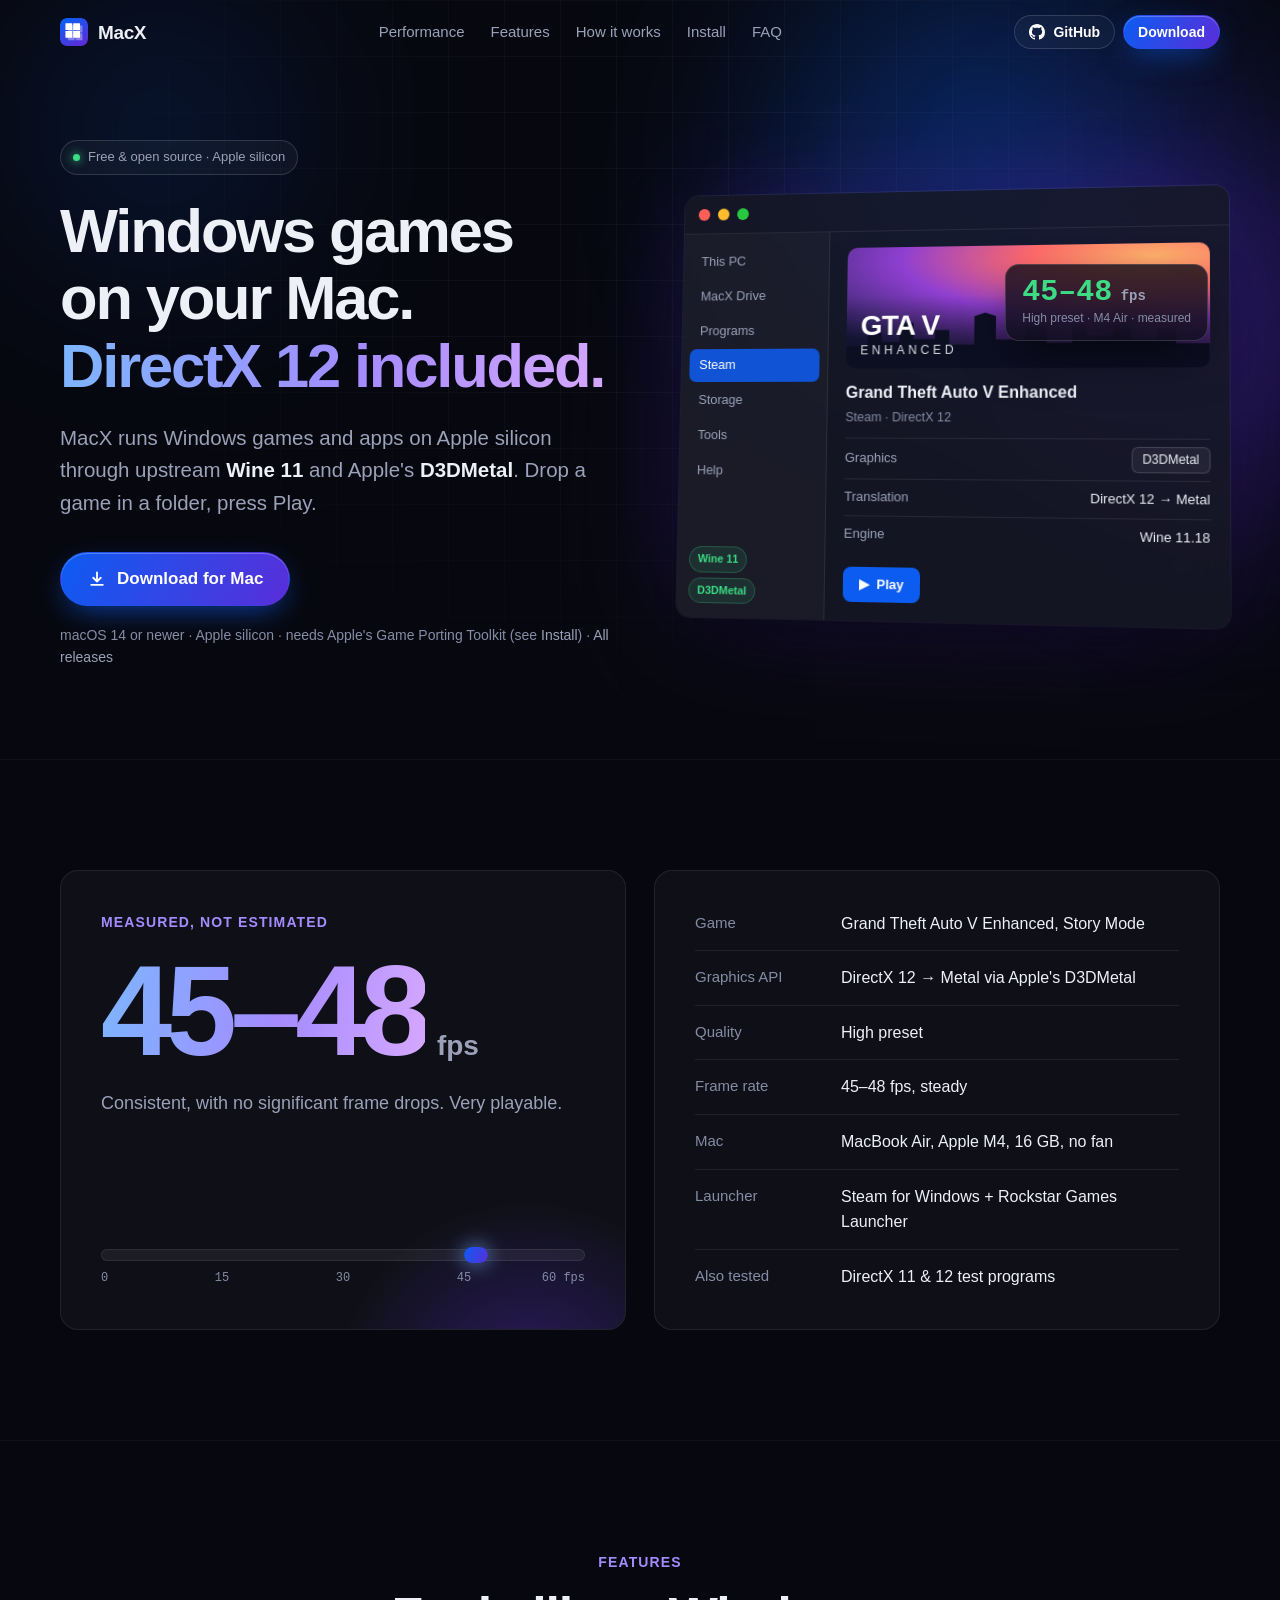
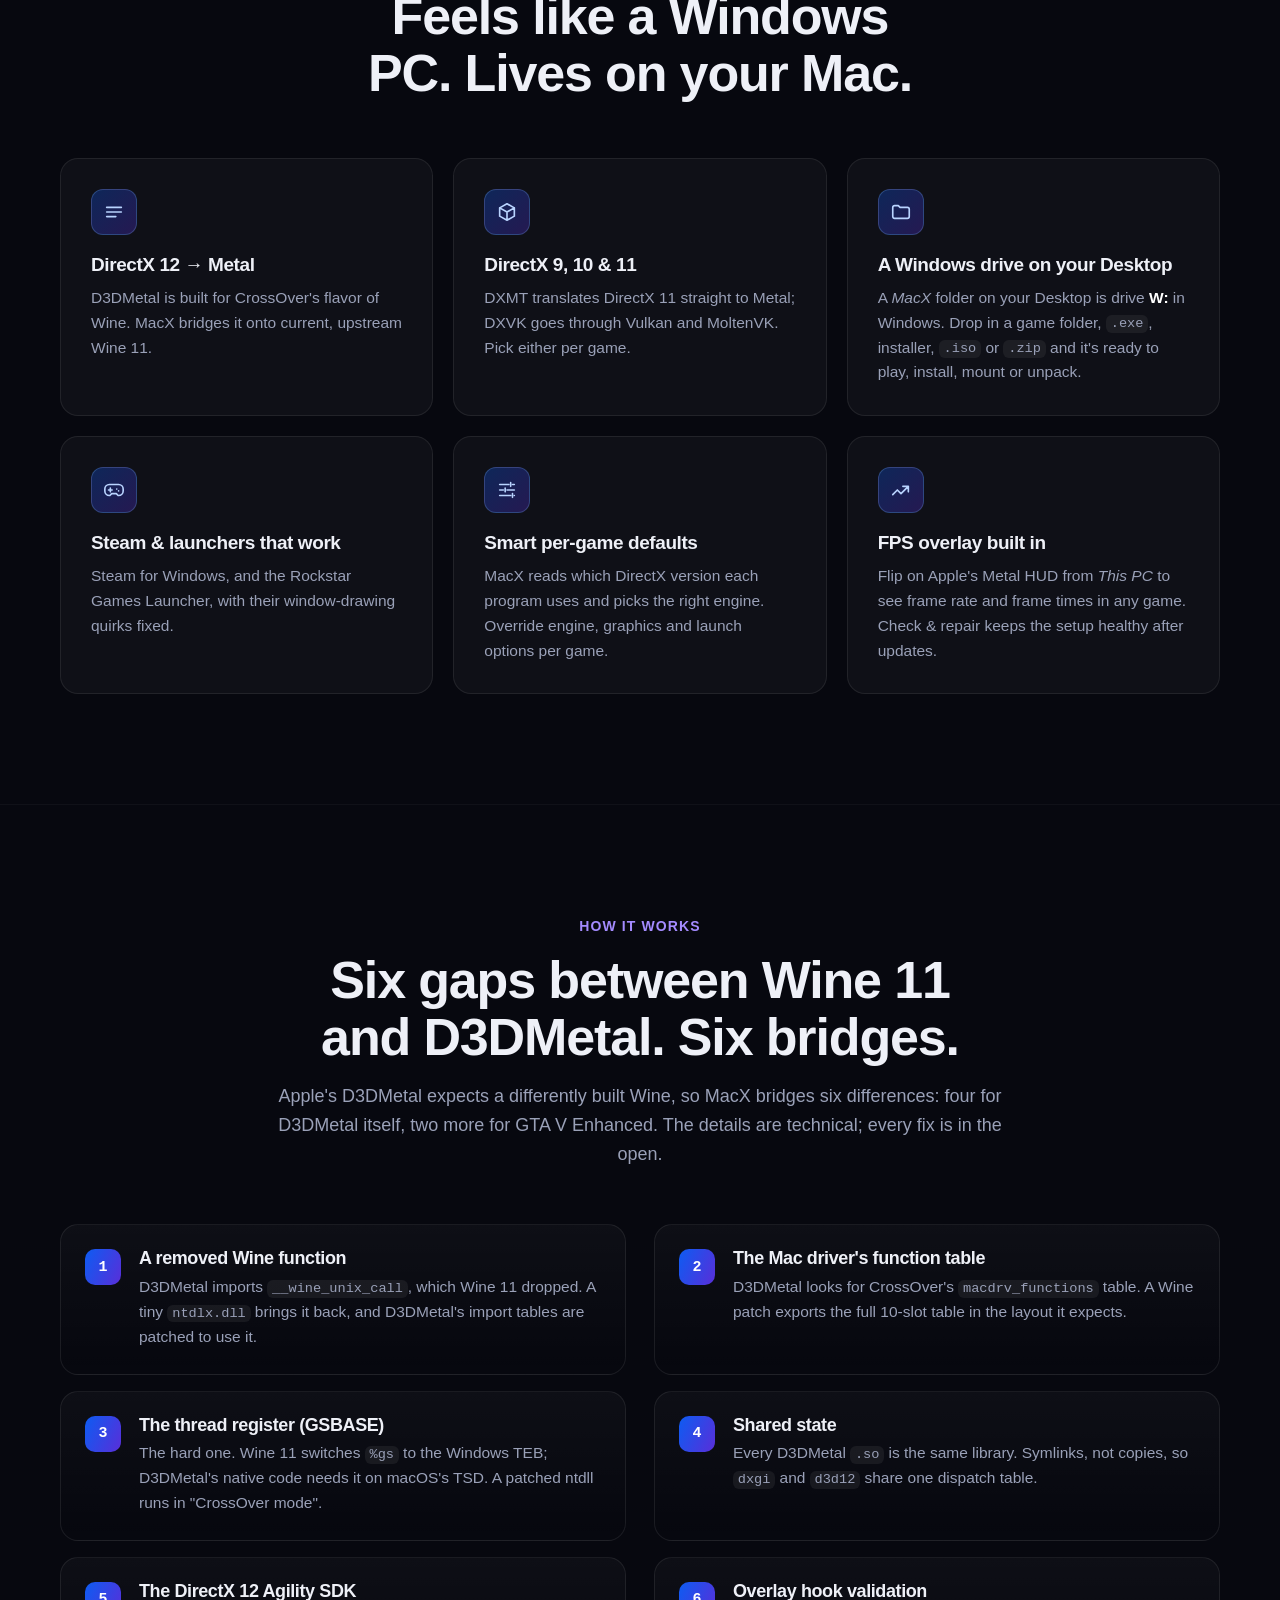
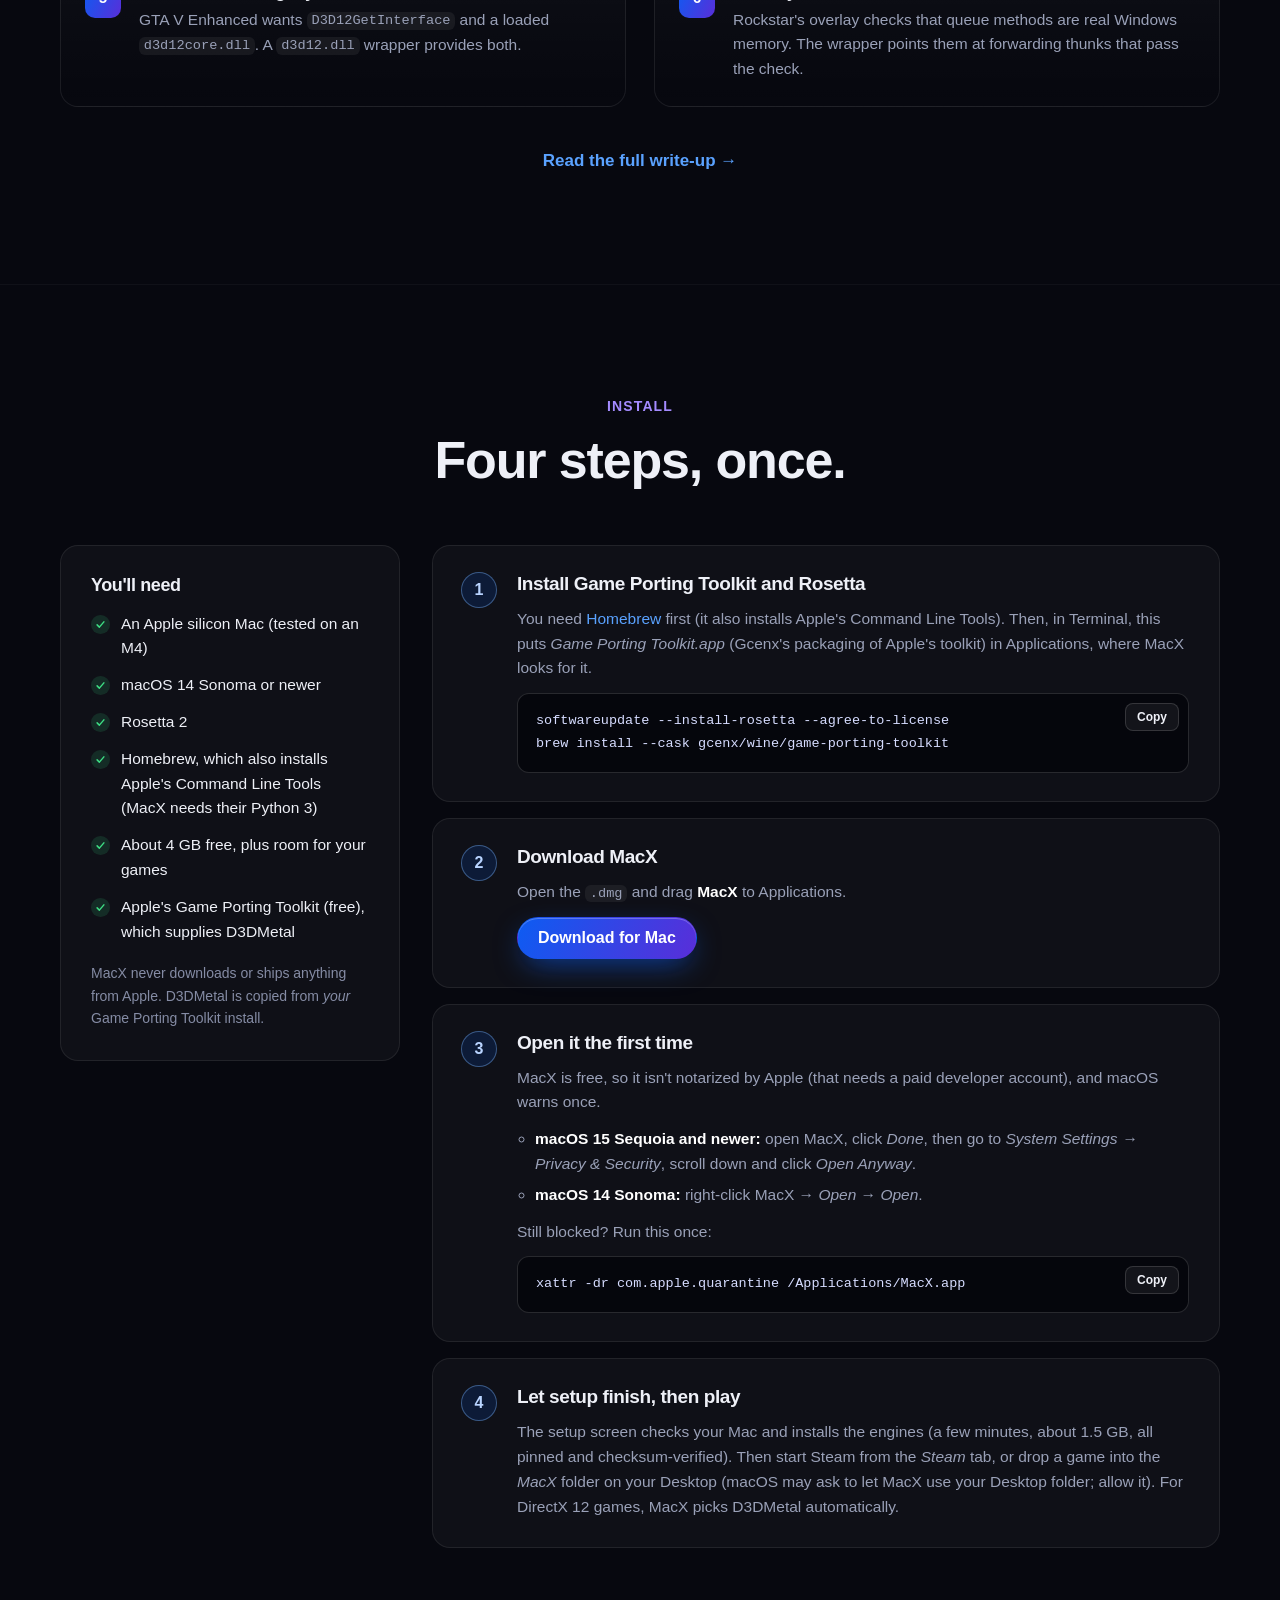
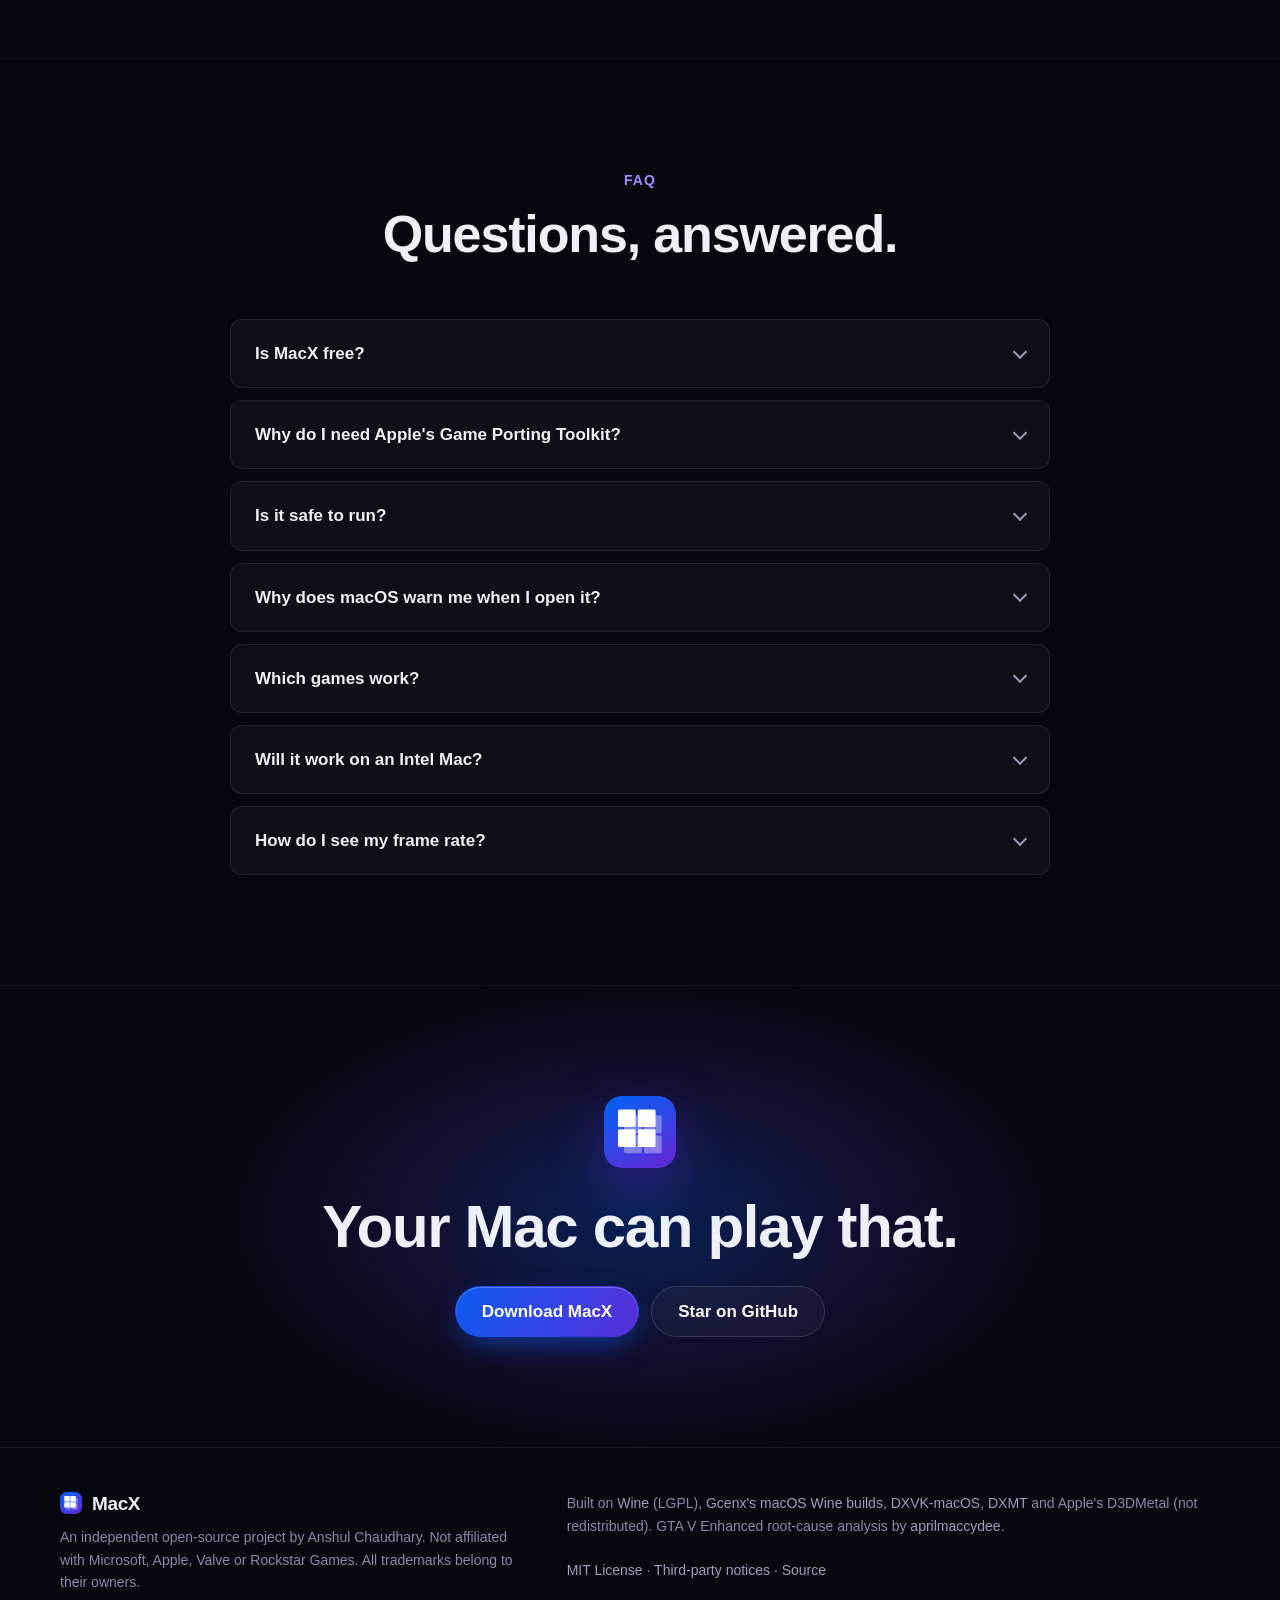
==== commit 5443342c: "Site and CI follow-ups from review - Remove the synthetic ticking FPS counter and the unverified "12" ====
--- a/site/index.html
+++ b/site/index.html
@@ -17,9 +17,10 @@
   <meta property="og:image" content="https://anshul7122.github.io/macx/assets/og.png">
   <meta property="og:image:width" content="1200">
   <meta property="og:image:height" content="630">
+  <meta property="og:image:alt" content="MacX: Windows games on your Mac, DirectX 12 included. GTA V Enhanced at 45 to 48 fps on a MacBook Air M4.">
   <meta name="twitter:card" content="summary_large_image">
   <link rel="stylesheet" href="styles.css">
-  <script>document.documentElement.classList.add('js')</script>
+  <script>document.documentElement.classList.add('js');window.__jsFail=setTimeout(function(){document.documentElement.classList.remove('js')},3000)</script>
   <script src="main.js" defer></script>
 </head>
 <body>
@@ -60,7 +61,7 @@
           <p class="lede">MacX runs Windows games and apps on Apple silicon through upstream <strong>Wine&nbsp;11</strong> and Apple's <strong>D3DMetal</strong>. Drop a game in a folder, press Play.</p>
           <div class="cta-row">
             <a class="btn btn-primary btn-lg" data-download href="https://github.com/Anshul7122/macx/releases/latest">
-              <svg viewBox="0 0 24 24" width="20" height="20" aria-hidden="true"><path fill="currentColor" d="M16.37 12.6c-.02-2.2 1.8-3.26 1.88-3.31-1.03-1.5-2.62-1.7-3.19-1.73-1.36-.14-2.65.8-3.34.8-.69 0-1.75-.78-2.88-.76-1.48.02-2.85.86-3.61 2.19-1.54 2.67-.39 6.62 1.11 8.79.73 1.06 1.6 2.25 2.75 2.2 1.1-.04 1.52-.71 2.85-.71 1.33 0 1.71.71 2.88.69 1.19-.02 1.94-1.08 2.67-2.14.84-1.23 1.19-2.42 1.21-2.48-.03-.01-2.31-.89-2.33-3.53ZM14.18 6.13c.61-.74 1.02-1.76.91-2.78-.88.04-1.94.59-2.57 1.32-.56.65-1.06 1.69-.92 2.69.98.08 1.98-.5 2.58-1.23Z"/></svg>
+              <svg viewBox="0 0 24 24" width="20" height="20" aria-hidden="true" fill="none" stroke="currentColor" stroke-width="2.2" stroke-linecap="round" stroke-linejoin="round"><path d="M12 4v11m0 0 4.5-4.5M12 15l-4.5-4.5M5 19h14"/></svg>
               <span>Download for Mac</span>
             </a>
             <a class="btn btn-ghost btn-lg" href="#watch">
@@ -68,11 +69,11 @@
               <span>Watch GTA V run</span>
             </a>
           </div>
-          <p class="meta" data-release-meta>macOS 14 or newer · Apple silicon · <a href="https://github.com/Anshul7122/macx/releases">All releases</a></p>
+          <p class="meta" data-release-meta>macOS 14 or newer · Apple silicon · needs Apple's Game Porting Toolkit (see <a href="#install">Install</a>) · <a href="https://github.com/Anshul7122/macx/releases">All releases</a></p>
         </div>
 
         <!-- Illustration of the MacX window (labels match the real app) -->
-        <figure class="hero-visual" aria-label="Illustration of the MacX app with GTA V Enhanced selected">
+        <figure class="hero-visual" aria-label="Illustration of the MacX app with GTA V Enhanced selected. The panel is a mock-up; the frame rate is our measured result.">
           <div class="window">
             <div class="titlebar"><i></i><i></i><i></i></div>
             <div class="win-body">
@@ -85,7 +86,7 @@
                 <div class="game-art" aria-hidden="true">
                   <span class="art-title">GTA V</span><span class="art-sub">Enhanced</span>
                 </div>
-                <h3>Grand Theft Auto V Enhanced</h3>
+                <p class="pane-title">Grand Theft Auto V Enhanced</p>
                 <p class="pane-meta">Steam · DirectX 12</p>
                 <div class="pane-row"><span>Graphics</span><span class="chip">D3DMetal</span></div>
                 <div class="pane-row"><span>Translation</span><span>DirectX 12 → Metal</span></div>
@@ -95,8 +96,8 @@
             </div>
           </div>
           <div class="hud" aria-hidden="true">
-            <span class="hud-fps"><b data-fps>47</b> fps</span>
-            <span class="hud-sub">High preset · M4 Air</span>
+            <span class="hud-fps"><b>45–48</b> fps</span>
+            <span class="hud-sub">High preset · M4 Air · measured</span>
           </div>
         </figure>
       </div>
@@ -124,6 +125,7 @@
     <!-- ============================================================ performance -->
     <section class="section" id="performance">
       <div class="wrap perf">
+        <h2 class="sr-only">Performance</h2>
         <div class="perf-big reveal">
           <p class="kicker">Measured, not estimated</p>
           <div class="fps-figure"><span class="grad">45–48</span><small>fps</small></div>
@@ -140,7 +142,7 @@
           <div><dt>Frame rate</dt><dd>45–48 fps, steady</dd></div>
           <div><dt>Mac</dt><dd>MacBook Air, Apple M4, 16 GB, no fan</dd></div>
           <div><dt>Launcher</dt><dd>Steam for Windows + Rockstar Games Launcher</dd></div>
-          <div><dt>Also tested</dt><dd>DirectX 11 &amp; 12 test programs at the display's 120 Hz cap</dd></div>
+          <div><dt>Also tested</dt><dd>DirectX 11 &amp; 12 test programs</dd></div>
         </dl>
       </div>
     </section>
@@ -156,7 +158,7 @@
           <article class="card reveal">
             <div class="ico"><svg viewBox="0 0 24 24"><path d="M4 7h16M4 12h16M4 17h10" /></svg></div>
             <h3>DirectX 12 → Metal</h3>
-            <p>Apple's D3DMetal bridged onto upstream Wine 11. Until now it only ran inside CrossOver or Game Porting Toolkit's old Wine 7.7.</p>
+            <p>D3DMetal is built for CrossOver's flavor of Wine. MacX bridges it onto current, upstream Wine 11.</p>
           </article>
           <article class="card reveal">
             <div class="ico"><svg viewBox="0 0 24 24"><path d="M12 3l8 4.5v9L12 21l-8-4.5v-9z M12 12l8-4.5 M12 12v9 M12 12L4 7.5" /></svg></div>
@@ -171,7 +173,7 @@
           <article class="card reveal">
             <div class="ico"><svg viewBox="0 0 24 24"><path d="M6 12h4M8 10v4 M15 11h.01 M17 13h.01 M7 6h10a5 5 0 0 1 5 5v2a5 5 0 0 1-5 5h-.5l-2-2h-5l-2 2H7a5 5 0 0 1-5-5v-2a5 5 0 0 1 5-5z" /></svg></div>
             <h3>Steam &amp; launchers that work</h3>
-            <p>Steam for Windows, the Rockstar Games Launcher and other Chromium-based launchers, with their window-drawing quirks fixed.</p>
+            <p>Steam for Windows, and the Rockstar Games Launcher, with their window-drawing quirks fixed.</p>
           </article>
           <article class="card reveal">
             <div class="ico"><svg viewBox="0 0 24 24"><path d="M4 6h10M18 6h2M4 12h4M12 12h8M4 18h12M20 18h0 M16 4v4 M10 10v4 M18 16v4" /></svg></div>
@@ -193,7 +195,7 @@
         <header class="section-head">
           <p class="kicker">How it works</p>
           <h2>Six gaps between Wine 11 and D3DMetal. Six bridges.</h2>
-          <p>D3DMetal is built for CrossOver-style Wine. Upstream Wine 11 differs in four places; GTA V Enhanced needed two more fixes. Every one is in the open.</p>
+          <p>Apple's D3DMetal expects a differently built Wine, so MacX bridges six differences: four for D3DMetal itself, two more for GTA V Enhanced. The details are technical; every fix is in the open.</p>
         </header>
         <ol class="steps">
           <li class="reveal"><span class="n">1</span><div><h3>A removed Wine function</h3><p>D3DMetal imports <code>__wine_unix_call</code>, which Wine 11 dropped. A tiny <code>ntdlx.dll</code> brings it back, and D3DMetal's import tables are patched to use it.</p></div></li>
@@ -219,9 +221,10 @@
           <aside class="req reveal">
             <h3>You'll need</h3>
             <ul class="checks">
-              <li>An Apple silicon Mac (M1 or later)</li>
+              <li>An Apple silicon Mac (tested on an M4)</li>
               <li>macOS 14 Sonoma or newer</li>
               <li>Rosetta 2</li>
+              <li>Homebrew, which also installs Apple's Command Line Tools (MacX needs their Python&nbsp;3)</li>
               <li>About 4 GB free, plus room for your games</li>
               <li>Apple's Game Porting Toolkit (free), which supplies D3DMetal</li>
             </ul>
@@ -231,7 +234,7 @@
           <ol class="install-steps">
             <li class="reveal">
               <h3>Install Game Porting Toolkit and Rosetta</h3>
-              <p>With <a href="https://brew.sh">Homebrew</a>, in Terminal. This puts <em>Game Porting Toolkit.app</em> in Applications, where MacX looks for it.</p>
+              <p>You need <a href="https://brew.sh">Homebrew</a> first (it also installs Apple's Command Line Tools). Then, in Terminal, this puts <em>Game Porting Toolkit.app</em> (Gcenx's packaging of Apple's toolkit) in Applications, where MacX looks for it.</p>
               <div class="code"><code>softwareupdate --install-rosetta --agree-to-license
 brew install --cask gcenx/wine/game-porting-toolkit</code><button class="copy" type="button" aria-label="Copy commands">Copy</button></div>
             </li>
@@ -240,6 +243,7 @@
               <p>Open the <code>.dmg</code> and drag <b>MacX</b> to Applications.</p>
               <a class="btn btn-primary" data-download href="https://github.com/Anshul7122/macx/releases/latest">Download for Mac</a>
               <p class="fine" data-release-sha></p>
+              <span class="sr-only" id="copy-status" role="status" aria-live="polite"></span>
             </li>
             <li class="reveal">
               <h3>Open it the first time</h3>
@@ -253,7 +257,7 @@
             </li>
             <li class="reveal">
               <h3>Let setup finish, then play</h3>
-              <p>The setup screen checks your Mac and installs the engines (a few minutes, about 1.5&nbsp;GB, all pinned and checksum-verified). Then start Steam from the <em>Steam</em> tab, or drop a game into the <em>MacX</em> folder on your Desktop. For DirectX 12 games, MacX picks D3DMetal automatically.</p>
+              <p>The setup screen checks your Mac and installs the engines (a few minutes, about 1.5&nbsp;GB, all pinned and checksum-verified). Then start Steam from the <em>Steam</em> tab, or drop a game into the <em>MacX</em> folder on your Desktop (macOS may ask to let MacX use your Desktop folder; allow it). For DirectX 12 games, MacX picks D3DMetal automatically.</p>
             </li>
           </ol>
         </div>
@@ -286,7 +290,7 @@
           </details>
           <details class="reveal">
             <summary>Which games work?</summary>
-            <p>GTA V Enhanced (DirectX 12, via Steam) is tested end to end. Many DirectX 9–12 games that run on Wine or CrossOver should work. Anti-cheat that needs a Windows kernel driver won't. Tell us what you try on <a href="https://github.com/Anshul7122/macx/issues">GitHub Issues</a>.</p>
+            <p>GTA V Enhanced (DirectX 12, via Steam) is the game tested end to end, plus DirectX 11 and 12 test programs. Other games may or may not work. Anti-cheat that needs a Windows kernel driver won't. Tell us what you try on <a href="https://github.com/Anshul7122/macx/issues">GitHub Issues</a>.</p>
           </details>
           <details class="reveal">
             <summary>Will it work on an Intel Mac?</summary>
@@ -294,7 +298,7 @@
           </details>
           <details class="reveal">
             <summary>How do I see my frame rate?</summary>
-            <p>Turn on <em>Show FPS overlay in games</em> in MacX's <em>This PC</em> tab. It uses Apple's Metal HUD, the same overlay used for our GTA V numbers.</p>
+            <p>Turn on <em>Show FPS overlay in games</em> in MacX's <em>This PC</em> tab. It uses Apple's Metal HUD, and takes effect the next time Steam starts.</p>
           </details>
         </div>
       </div>
--- a/site/styles.css
+++ b/site/styles.css
@@ -8,7 +8,7 @@
   --border-2: rgba(255, 255, 255, 0.14);
   --text: #eef0f7;
   --muted: #9aa1b8;
-  --faint: #6b7189;
+  --faint: #858ca5;
   --blue: #0d5cf2;
   --violet: #592ed9;
   --sky: #5aa2ff;
@@ -109,7 +109,7 @@
   font-size: 13px; color: var(--muted); margin-bottom: 22px;
 }
 .dot { width: 7px; height: 7px; border-radius: 50%; background: var(--green); box-shadow: 0 0 10px var(--green); }
-.hero h1 { font-size: clamp(40px, 5.4vw, 68px); font-weight: 700; letter-spacing: -0.035em; }
+.hero h1 { font-size: clamp(40px, 4.8vw, 62px); font-weight: 700; letter-spacing: -0.035em; }
 .hero h1 .grad { display: inline; }
 .lede { margin: 22px 0 32px; font-size: clamp(18px, 1.6vw, 21px); color: var(--muted); max-width: 34em; }
 .lede strong { color: var(--text); }
@@ -151,14 +151,13 @@
 .art-title, .art-sub { position: relative; color: #fff; font-family: var(--display); line-height: 1; }
 .art-title { font-size: 28px; font-weight: 800; letter-spacing: -0.03em; }
 .art-sub { font-size: 12px; letter-spacing: 0.3em; text-transform: uppercase; opacity: 0.85; margin-top: 4px; }
-.pane h3 { font-size: 16px; font-weight: 600; }
 .pane-meta { font-size: 12.5px; color: var(--faint); margin: 3px 0 10px; }
 .pane-row { display: flex; justify-content: space-between; align-items: center; font-size: 13px; padding: 7px 0; border-top: 1px solid var(--border); color: var(--muted); }
 .pane-row span:last-child { color: var(--text); }
 .chip { font-size: 12px; padding: 2px 9px; border-radius: 6px; background: var(--surface-2); border: 1px solid var(--border-2); }
 .play { margin-top: 14px; display: inline-flex; padding: 7px 16px; border-radius: 8px; background: var(--blue); color: #fff; font-size: 13px; font-weight: 600; }
 .hud {
-  position: absolute; right: -18px; top: 70px;
+  position: absolute; right: 12px; top: 70px;
   display: flex; flex-direction: column; gap: 2px;
   padding: 12px 16px; border-radius: 14px;
   background: rgba(10, 12, 22, 0.78); border: 1px solid var(--border-2);
@@ -205,8 +204,12 @@
 .perf-big, .spec {
   border-radius: var(--radius); background: var(--surface); border: 1px solid var(--border); padding: 40px;
 }
-.perf-big { position: relative; overflow: hidden; }
+.perf-big { position: relative; overflow: hidden; display: flex; flex-direction: column; }
+.perf-big .gauge { margin-top: auto; }
 .perf-big::before { content: ""; position: absolute; inset: auto -20% -60% auto; width: 420px; height: 420px; background: radial-gradient(circle, rgba(89, 46, 217, 0.4), transparent 65%); pointer-events: none; }
+[hidden] { display: none !important; }
+.sr-only { position: absolute; width: 1px; height: 1px; margin: -1px; padding: 0; overflow: hidden; clip: rect(0 0 0 0); white-space: nowrap; border: 0; }
+.pane-title { font: 600 16px/1.3 var(--display); }
 .fps-figure { display: flex; align-items: baseline; gap: 12px; font-family: var(--display); }
 .fps-figure .grad { font-size: clamp(76px, 10vw, 128px); font-weight: 800; letter-spacing: -0.05em; line-height: 1; font-variant-numeric: tabular-nums; }
 .fps-figure small { font-size: 28px; font-weight: 600; color: var(--muted); }
@@ -217,7 +220,13 @@
   left: calc(var(--from) / 60 * 100%); width: calc((var(--to) - var(--from)) / 60 * 100%);
   min-width: 14px; background: var(--grad); box-shadow: 0 0 20px rgba(124, 182, 255, 0.8);
 }
-.gauge-scale { display: flex; justify-content: space-between; margin-top: 10px; font: 12px var(--mono); color: var(--faint); }
+.gauge-scale { position: relative; height: 18px; margin-top: 10px; font: 12px var(--mono); color: var(--faint); }
+.gauge-scale span { position: absolute; transform: translateX(-50%); white-space: nowrap; }
+.gauge-scale span:nth-child(1) { left: 0; transform: none; }
+.gauge-scale span:nth-child(2) { left: 25%; }
+.gauge-scale span:nth-child(3) { left: 50%; }
+.gauge-scale span:nth-child(4) { left: 75%; }
+.gauge-scale span:nth-child(5) { left: 100%; transform: translateX(-100%); }
 .spec { margin: 0; display: grid; gap: 0; }
 .spec div { display: grid; grid-template-columns: 130px 1fr; gap: 16px; padding: 14px 0; border-bottom: 1px solid var(--border); }
 .spec div:first-child { padding-top: 0; }
@@ -326,7 +335,7 @@
   .install-steps > li { padding: 70px 20px 22px; }
   .install-steps > li::before { left: 20px; top: 20px; }
   .req { padding: 24px 20px; }
-  .code code { padding: 46px 16px 14px; }
+  .code code { padding: 46px 16px 14px; white-space: pre-wrap; word-break: break-all; }
   .footer-inner { grid-template-columns: 1fr; gap: 20px; }
 }
 
